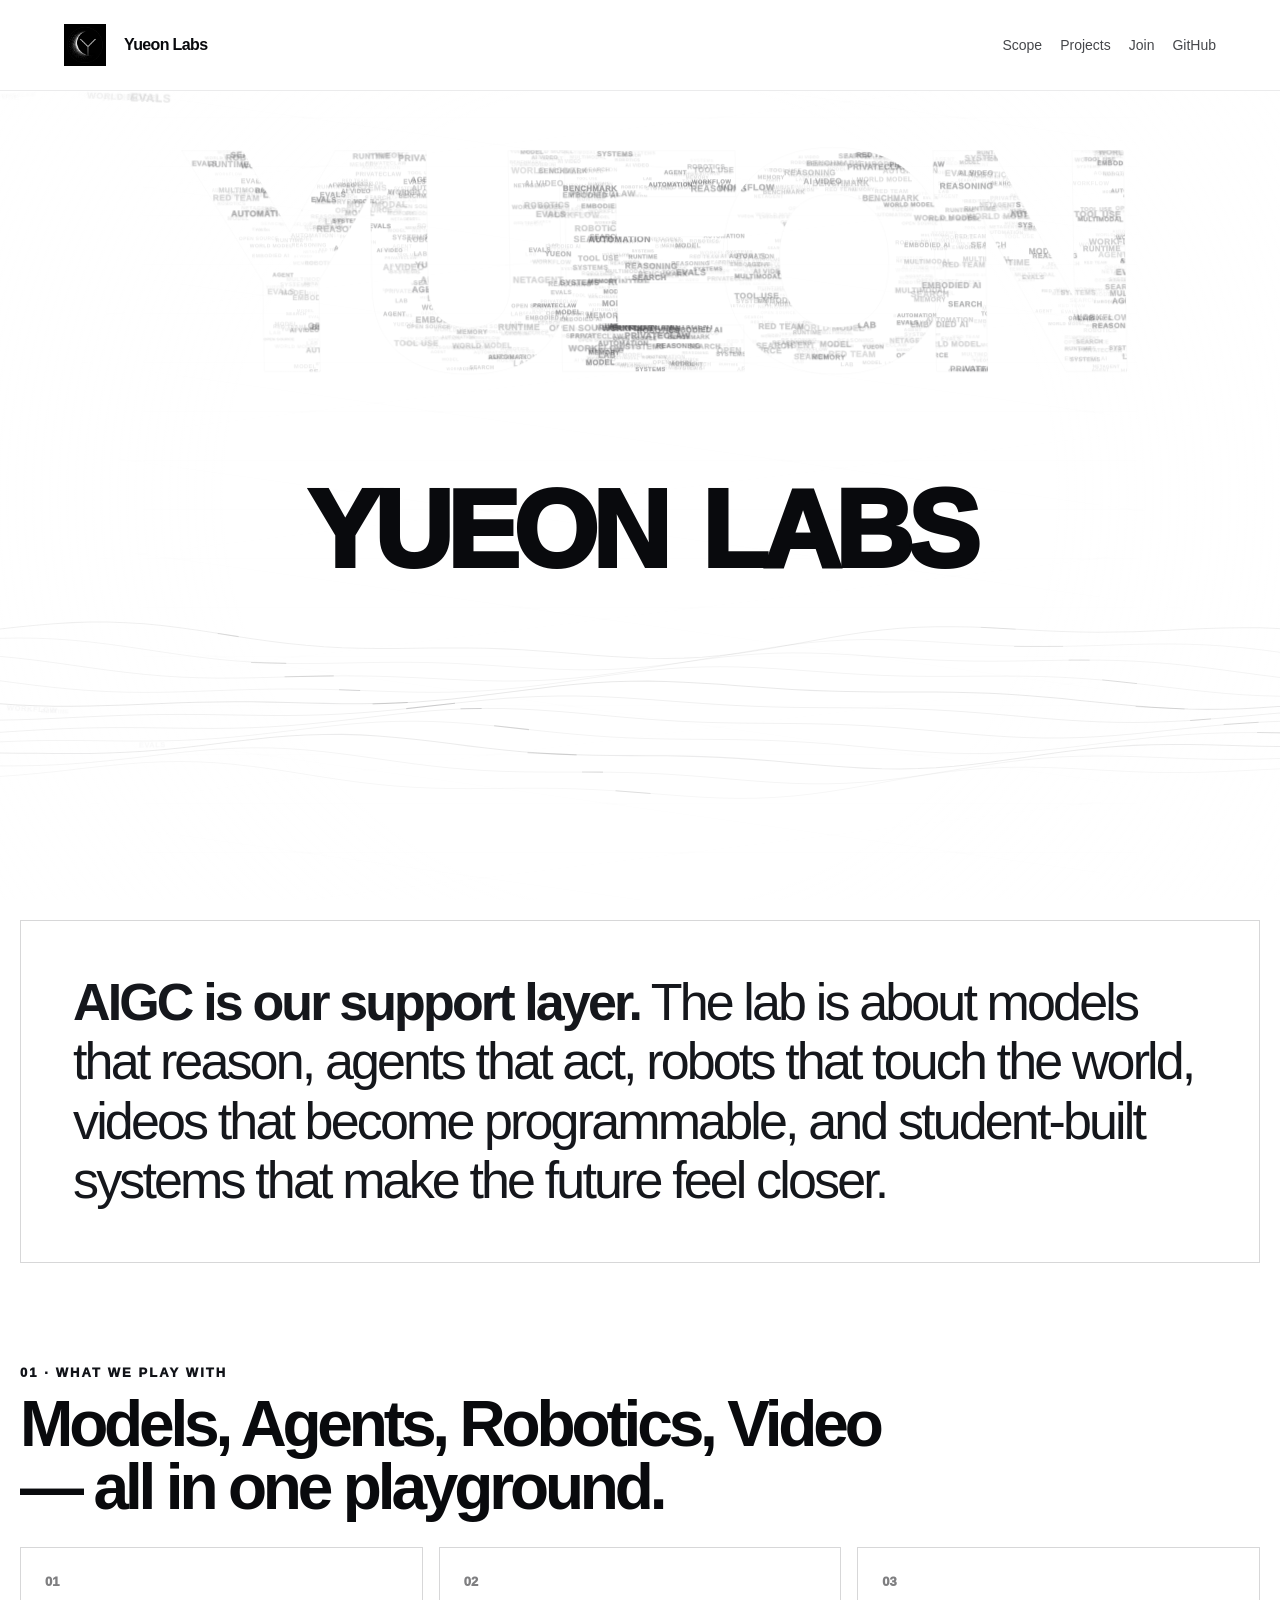
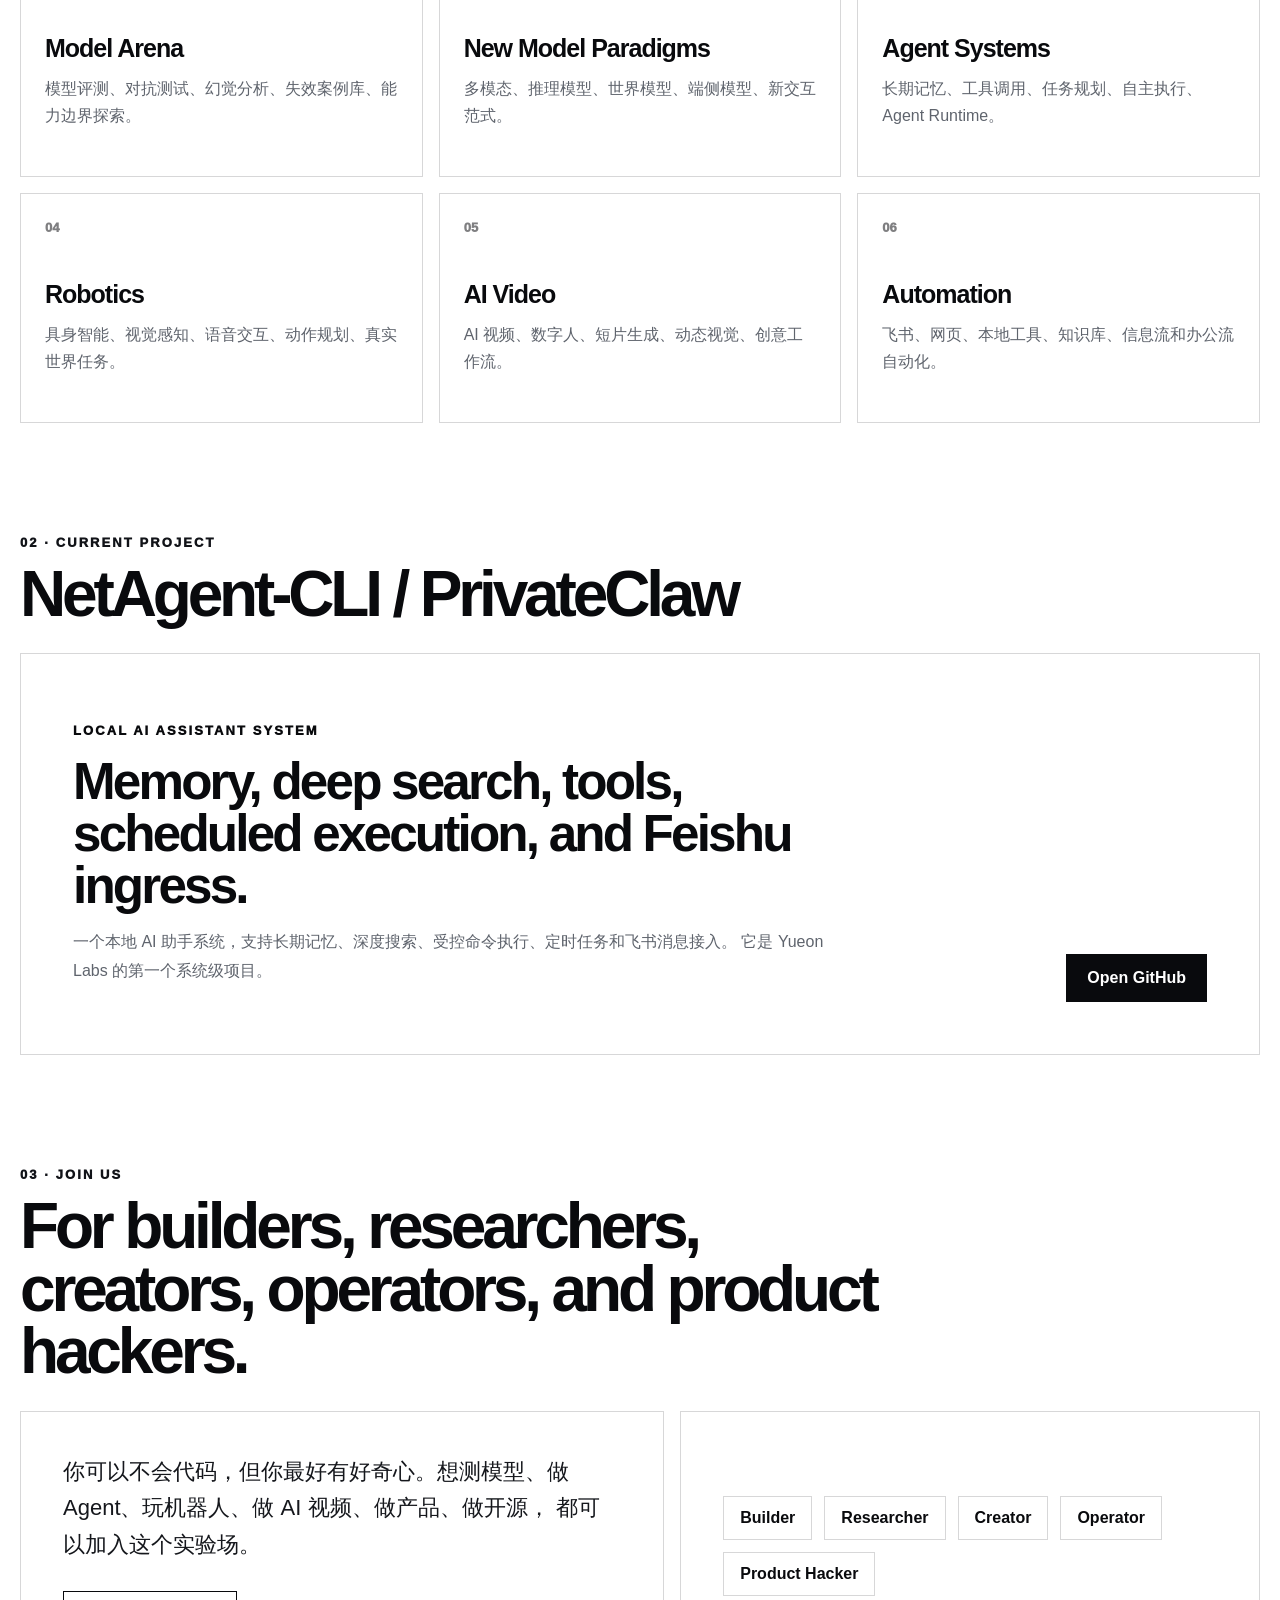
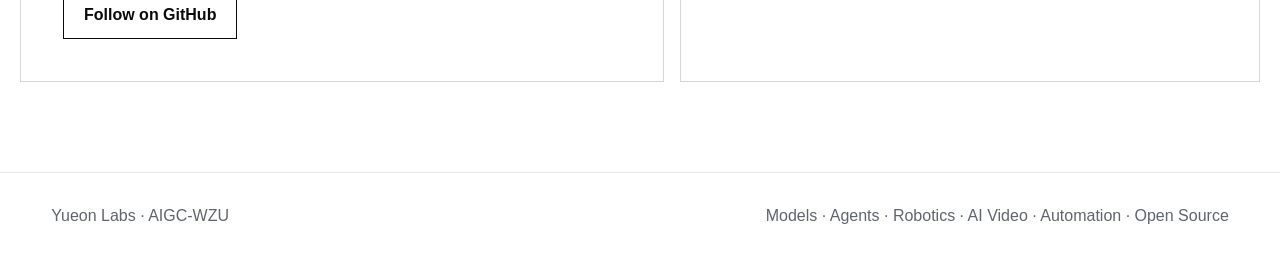
==== index.html @ d6c1c9c6 "Publish Yueon Labs website" ====
<!doctype html>
<html lang="en">
<head>
  <meta charset="UTF-8" />
  <meta name="viewport" content="width=device-width, initial-scale=1.0" />
  <title>Yueon Labs · AIGC-WZU</title>
  <meta name="description" content="Yueon Labs / AIGC-WZU is a New Intelligence Lab from Wenzhou University AIGC Club." />
  <meta name="theme-color" content="#ffffff" />
  <link rel="icon" type="image/png" href="./assets/favicon.png" />
  <link rel="stylesheet" href="./styles.css" />
</head>
<body>
  <div class="cursor-glow" id="cursorGlow"></div>
  <div class="noise"></div>

  <header class="nav">
    <a class="brand" href="#top" aria-label="Yueon Labs home">
      <img class="brand-logo" src="./assets/yueon-mark-256.webp" alt="Yueon Labs" width="42" height="42" decoding="async" />
      <span>Yueon Labs</span>
    </a>
    <nav class="nav-links" aria-label="Main navigation">
      <a href="#scope">Scope</a>
      <a href="#projects">Projects</a>
      <a href="#join">Join</a>
      <a href="https://github.com/Yueon-Labs" target="_blank" rel="noreferrer">GitHub</a>
    </nav>
  </header>

  <main id="top">
    <section class="hero section-shell">
      <div id="tencentField" aria-hidden="true">
        <canvas class="micro-word-canvas" id="microWordCanvas"></canvas>
        <div class="flow-lines"></div>
        <div class="bottom-flow" id="bottomFlow"></div>
        <div id="ambientWords"></div>
      </div>
      <div class="hero-center">
        <h1>Yueon Labs</h1>
      </div>
    </section>

    <section class="section-shell manifesto">
      <p>
        <strong>AIGC is our support layer.</strong>
        The lab is about models that reason, agents that act, robots that touch the world,
        videos that become programmable, and student-built systems that make the future feel closer.
      </p>
    </section>

    <section class="section-shell" id="scope">
      <div class="section-heading">
        <span>01 · What we play with</span>
        <h2>Models, Agents, Robotics, Video — all in one playground.</h2>
      </div>
      <div class="grid cards-grid">
        <article class="scope-card">
          <span>01</span>
          <h3>Model Arena</h3>
          <p>模型评测、对抗测试、幻觉分析、失效案例库、能力边界探索。</p>
        </article>
        <article class="scope-card">
          <span>02</span>
          <h3>New Model Paradigms</h3>
          <p>多模态、推理模型、世界模型、端侧模型、新交互范式。</p>
        </article>
        <article class="scope-card">
          <span>03</span>
          <h3>Agent Systems</h3>
          <p>长期记忆、工具调用、任务规划、自主执行、Agent Runtime。</p>
        </article>
        <article class="scope-card">
          <span>04</span>
          <h3>Robotics</h3>
          <p>具身智能、视觉感知、语音交互、动作规划、真实世界任务。</p>
        </article>
        <article class="scope-card">
          <span>05</span>
          <h3>AI Video</h3>
          <p>AI 视频、数字人、短片生成、动态视觉、创意工作流。</p>
        </article>
        <article class="scope-card">
          <span>06</span>
          <h3>Automation</h3>
          <p>飞书、网页、本地工具、知识库、信息流和办公流自动化。</p>
        </article>
      </div>
    </section>

    <section class="section-shell project-section" id="projects">
      <div class="section-heading">
        <span>02 · Current project</span>
        <h2>NetAgent-CLI / PrivateClaw</h2>
      </div>
      <div class="project-card">
        <div>
          <p class="project-label">Local AI Assistant System</p>
          <h3>Memory, deep search, tools, scheduled execution, and Feishu ingress.</h3>
          <p>
            一个本地 AI 助手系统，支持长期记忆、深度搜索、受控命令执行、定时任务和飞书消息接入。
            它是 Yueon Labs 的第一个系统级项目。
          </p>
        </div>
        <a class="btn btn-primary" href="https://github.com/Yueon-Labs/NetAgent-CLI" target="_blank" rel="noreferrer">Open GitHub</a>
      </div>
    </section>

    <section class="section-shell join-section" id="join">
      <div class="section-heading">
        <span>03 · Join us</span>
        <h2>For builders, researchers, creators, operators, and product hackers.</h2>
      </div>
      <div class="join-grid">
        <div class="join-copy">
          <p>
            你可以不会代码，但你最好有好奇心。想测模型、做 Agent、玩机器人、做 AI 视频、做产品、做开源，
            都可以加入这个实验场。
          </p>
          <a class="btn btn-secondary" href="https://github.com/Yueon-Labs" target="_blank" rel="noreferrer">Follow on GitHub</a>
        </div>
        <div class="roles">
          <span>Builder</span>
          <span>Researcher</span>
          <span>Creator</span>
          <span>Operator</span>
          <span>Product Hacker</span>
        </div>
      </div>
    </section>
  </main>

  <footer class="footer">
    <span>Yueon Labs · AIGC-WZU</span>
    <span>Models · Agents · Robotics · AI Video · Automation · Open Source</span>
  </footer>

  <script src="./script.js" defer></script>
</body>
</html>
---- styles.css ----
:root {
  color-scheme: light;
  --bg: #fff;
  --ink: #090a0d;
  --muted: #777b84;
  --line: rgba(9,10,13,.16);
  --soft: rgba(9,10,13,.055);
  --radius: 0px;
}

* { box-sizing: border-box; }
html { scroll-behavior: smooth; }
body {
  margin: 0;
  font-family: -apple-system, BlinkMacSystemFont, "Segoe UI", "PingFang SC", "Hiragino Sans GB", "Microsoft YaHei", "Noto Sans SC", Arial, sans-serif;
  background: var(--bg);
  color: var(--ink);
  overflow-x: hidden;
}

body::before {
  content: "";
  position: fixed;
  inset: 0;
  pointer-events: none;
  background-image:
    linear-gradient(rgba(9,10,13,.018) 1px, transparent 1px),
    linear-gradient(90deg, rgba(9,10,13,.018) 1px, transparent 1px);
  background-size: 72px 72px;
  opacity: .24;
}

.noise {
  position: fixed;
  inset: 0;
  opacity: .055;
  pointer-events: none;
  background-image: url("data:image/svg+xml,%3Csvg viewBox='0 0 240 240' xmlns='http://www.w3.org/2000/svg'%3E%3Cfilter id='n'%3E%3CfeTurbulence type='fractalNoise' baseFrequency='.9' numOctaves='3' stitchTiles='stitch'/%3E%3C/filter%3E%3Crect width='100%25' height='100%25' filter='url(%23n)' opacity='.65'/%3E%3C/svg%3E");
}

.cursor-glow { display: none; }
a { color: inherit; text-decoration: none; }

.nav {
  position: fixed;
  top: 0;
  left: 0;
  right: 0;
  z-index: 10;
  display: flex;
  align-items: center;
  justify-content: space-between;
  padding: 24px clamp(24px, 5vw, 86px);
  background: rgba(255,255,255,.78);
  backdrop-filter: blur(18px);
  border-bottom: 1px solid rgba(9,10,13,.08);
}
.brand, .nav-links { display: flex; align-items: center; gap: 18px; }
.brand { font-weight: 900; letter-spacing: -.04em; }
.brand-logo {
  width: 42px;
  height: 42px;
  object-fit: cover;
  display: block;
  filter: none;
}
.nav-links { color: #111318; font-size: 14px; }
.nav-links a { opacity: .78; }
.nav-links a:hover { opacity: 1; }

.section-shell {
  width: min(1280px, calc(100vw - 40px));
  margin: 0 auto;
  position: relative;
  z-index: 1;
}

.hero {
  width: 100%;
  min-height: 100vh;
  display: grid;
  place-items: center;
  overflow: hidden;
}

#tencentField {
  position: absolute;
  inset: 0;
  z-index: auto;
  overflow: hidden;
  background: #fff;
}
.micro-word-canvas {
  position: absolute;
  inset: -2vh -6vw auto -6vw;
  width: 112vw;
  height: 70vh;
  min-height: 560px;
  opacity: .94;
  will-change: transform;
}
.ambient-word {
  position: absolute;
  left: 0;
  top: 0;
  color: rgba(9,10,13,.3);
  font-size: var(--fs, 10px);
  font-weight: 800;
  letter-spacing: .06em;
  text-transform: uppercase;
  white-space: nowrap;
  transform: translate3d(-999px, -999px, 0);
  will-change: transform, opacity;
  pointer-events: none;
}
.ambient-word.strong { color: rgba(9,10,13,.46); font-weight: 950; }


.flow-lines {
  position: absolute;
  inset: 0;
  opacity: .32;
  pointer-events: none;
  background:
    repeating-linear-gradient(
      0deg,
      transparent 0 46px,
      rgba(9,10,13,.024) 47px,
      transparent 49px
    );
  mask-image: linear-gradient(90deg, transparent, black 16%, black 84%, transparent);
  transform: translate3d(0, 0, 0);
  animation: flowDrift 18s linear infinite;
}
.flow-lines::before,
.flow-lines::after {
  content: "";
  position: absolute;
  inset: 0;
  background: repeating-linear-gradient(
    8deg,
    transparent 0 88px,
    rgba(9,10,13,.02) 89px,
    transparent 91px
  );
}
.flow-lines::after {
  background: repeating-linear-gradient(
    -7deg,
    transparent 0 118px,
    rgba(9,10,13,.016) 119px,
    transparent 121px
  );
  animation: flowDriftReverse 24s linear infinite;
}
@keyframes flowDrift {
  from { background-position: 0 0; transform: translate3d(-2%, 0, 0); }
  to { background-position: 0 240px; transform: translate3d(2%, 0, 0); }
}
@keyframes flowDriftReverse {
  from { background-position: 0 0; transform: translate3d(2%, 0, 0); }
  to { background-position: 0 -260px; transform: translate3d(-2%, 0, 0); }
}

.bottom-flow {
  position: absolute;
  left: 0;
  right: 0;
  bottom: 0;
  z-index: 2;
  height: 44vh;
  pointer-events: none;
  overflow: hidden;
  opacity: 1;
  mask-image: linear-gradient(180deg, transparent 0%, black 18%, black 92%, transparent 100%);
}
.bottom-flow::before {
  content: none;
}
.bottom-flow-canvas {
  position: absolute;
  inset: 0;
  width: 100%;
  height: 100%;
  opacity: 1;
}
.flow-word {
  position: absolute;
  left: 0;
  top: 0;
  color: rgba(9,10,13,.22);
  font-size: var(--fs, 9px);
  font-weight: 850;
  letter-spacing: .08em;
  text-transform: uppercase;
  white-space: nowrap;
  transform: translate3d(-999px,-999px,0);
  will-change: transform, opacity;
}
.flow-word.strong { color: rgba(9,10,13,.42); font-weight: 950; }
.flow-thread {
  position: absolute;
  height: 1px;
  background: linear-gradient(90deg, transparent, rgba(9,10,13,.11), transparent);
  transform-origin: center;
  opacity: .26;
}
@keyframes bottomCurrent {
  from { background-position: 0 0, 0 0; transform: translate3d(-1.5%, 0, 0); }
  to { background-position: 0 180px, 0 -220px; transform: translate3d(1.5%, 0, 0); }
}

.hero::after {
  content: "";
  position: absolute;
  inset: 0;
  z-index: 1;
  pointer-events: none;
  background:
    radial-gradient(circle at 50% 55%, rgba(255,255,255,.18) 0 10rem, rgba(255,255,255,.18) 26rem, transparent 100%);
}
.hero-center {
  position: relative;
  z-index: 2;
  text-align: center;
  transform: translateY(9vh);
}
h1 {
  margin: 0;
  font-size: clamp(54px, 8.5vw, 128px);
  line-height: .86;
  letter-spacing: -.055em;
  word-spacing: .12em;
  font-weight: 950;
  color: var(--ink);
  text-transform: uppercase;
}

.btn {
  display: inline-flex;
  align-items: center;
  justify-content: center;
  min-height: 48px;
  padding: 0 20px;
  font-weight: 800;
  border: 1px solid var(--ink);
  background: transparent;
  color: var(--ink);
  transition: background .2s ease, color .2s ease;
}
.btn:hover { background: var(--ink); color: var(--bg); }
.btn-primary { background: var(--ink); color: var(--bg); }
.btn-secondary { background: transparent; color: var(--ink); }

.manifesto { padding: 20px 0 100px; }
.manifesto p {
  margin: 0;
  padding: clamp(26px, 5vw, 52px);
  border: 1px solid var(--line);
  background: rgba(255,255,255,.38);
  color: #15171c;
  font-size: clamp(24px, 4.2vw, 52px);
  line-height: 1.14;
  letter-spacing: -.055em;
}
.section-heading { margin: 0 0 28px; }
.section-heading span { color: #111318; font-size: 13px; font-weight: 950; letter-spacing: .16em; text-transform: uppercase; }
.section-heading h2 {
  max-width: 860px;
  margin: 12px 0 0;
  font-size: clamp(34px, 5vw, 68px);
  line-height: .98;
  letter-spacing: -.065em;
}
.grid { display: grid; }
.cards-grid { grid-template-columns: repeat(3, 1fr); gap: 16px; padding-bottom: 110px; }
.scope-card, .project-card, .join-copy, .roles {
  border: 1px solid var(--line);
  background: rgba(255,255,255,.32);
}
.scope-card { min-height: 230px; padding: 24px; transition: border-color .2s ease, background .2s ease; }
.scope-card:hover { border-color: rgba(9,10,13,.55); background: rgba(255,255,255,.55); }
.scope-card span { color: rgba(9,10,13,.52); font-size: 13px; font-weight: 950; }
.scope-card h3 { margin: 44px 0 12px; font-size: 25px; letter-spacing: -.04em; }
.scope-card p { margin: 0; color: #5f646d; line-height: 1.7; }
.project-section { padding-bottom: 110px; }
.project-card {
  display: flex; align-items: flex-end; justify-content: space-between; gap: 28px;
  padding: clamp(26px, 5vw, 52px);
  background: rgba(255,255,255,.42);
}
.project-label { color: var(--ink) !important; font-size: 13px; font-weight: 950; letter-spacing: .16em; text-transform: uppercase; }
.project-card h3 { margin: 0; max-width: 780px; font-size: clamp(28px, 4vw, 52px); line-height: 1.02; letter-spacing: -.055em; }
.project-card p { color: #5f646d; line-height: 1.8; max-width: 760px; }
.join-section { padding-bottom: 90px; }
.join-grid { display: grid; grid-template-columns: 1fr .9fr; gap: 16px; }
.join-copy, .roles { padding: clamp(26px, 4vw, 42px); }
.join-copy p { color: #15171c; font-size: 22px; line-height: 1.65; margin: 0 0 28px; }
.roles { display: flex; flex-wrap: wrap; align-content: center; gap: 12px; }
.roles span {
  border: 1px solid rgba(9,10,13,.16);
  background: rgba(255,255,255,.38);
  padding: 12px 16px;
  font-weight: 850;
}
.footer {
  position: relative; z-index: 1;
  display: flex; justify-content: space-between; gap: 20px; flex-wrap: wrap;
  color: #5f646d;
  padding: 34px clamp(20px, 4vw, 72px);
  border-top: 1px solid rgba(9,10,13,.1);
}

@media (max-width: 980px) {
  .cards-grid { grid-template-columns: repeat(2, 1fr); }
  .join-grid, .project-card { grid-template-columns: 1fr; display: grid; }
}
@media (max-width: 640px) {
  .nav-links { display: none; }
  .cards-grid { grid-template-columns: 1fr; }
  h1 { font-size: clamp(42px, 14vw, 74px); }
  .micro-word-canvas { width: 160vw; left: -30vw; }
}

@media (prefers-reduced-motion: reduce) {
  .flow-lines,
  .flow-lines::after {
    animation: none !important;
  }
  .ambient-word,
  .flow-word,
  .micro-word-canvas {
    will-change: auto;
  }
}
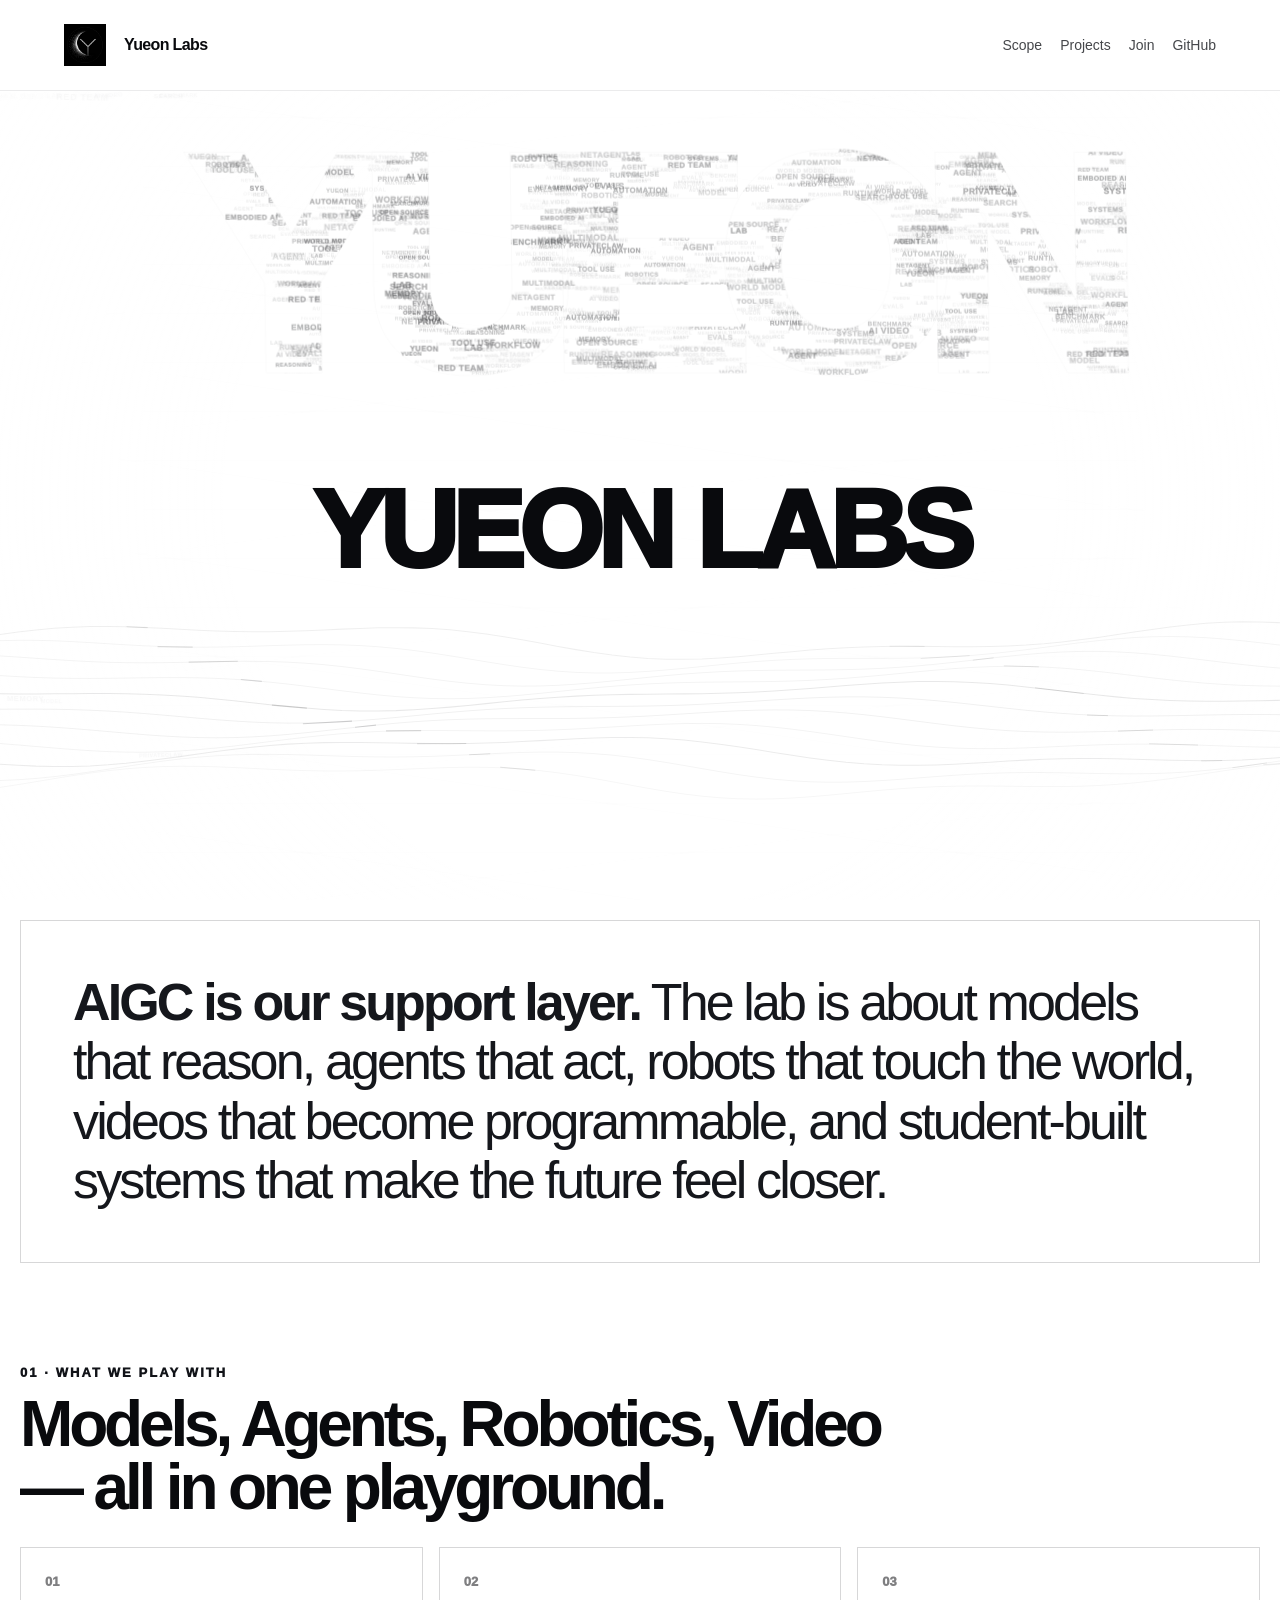
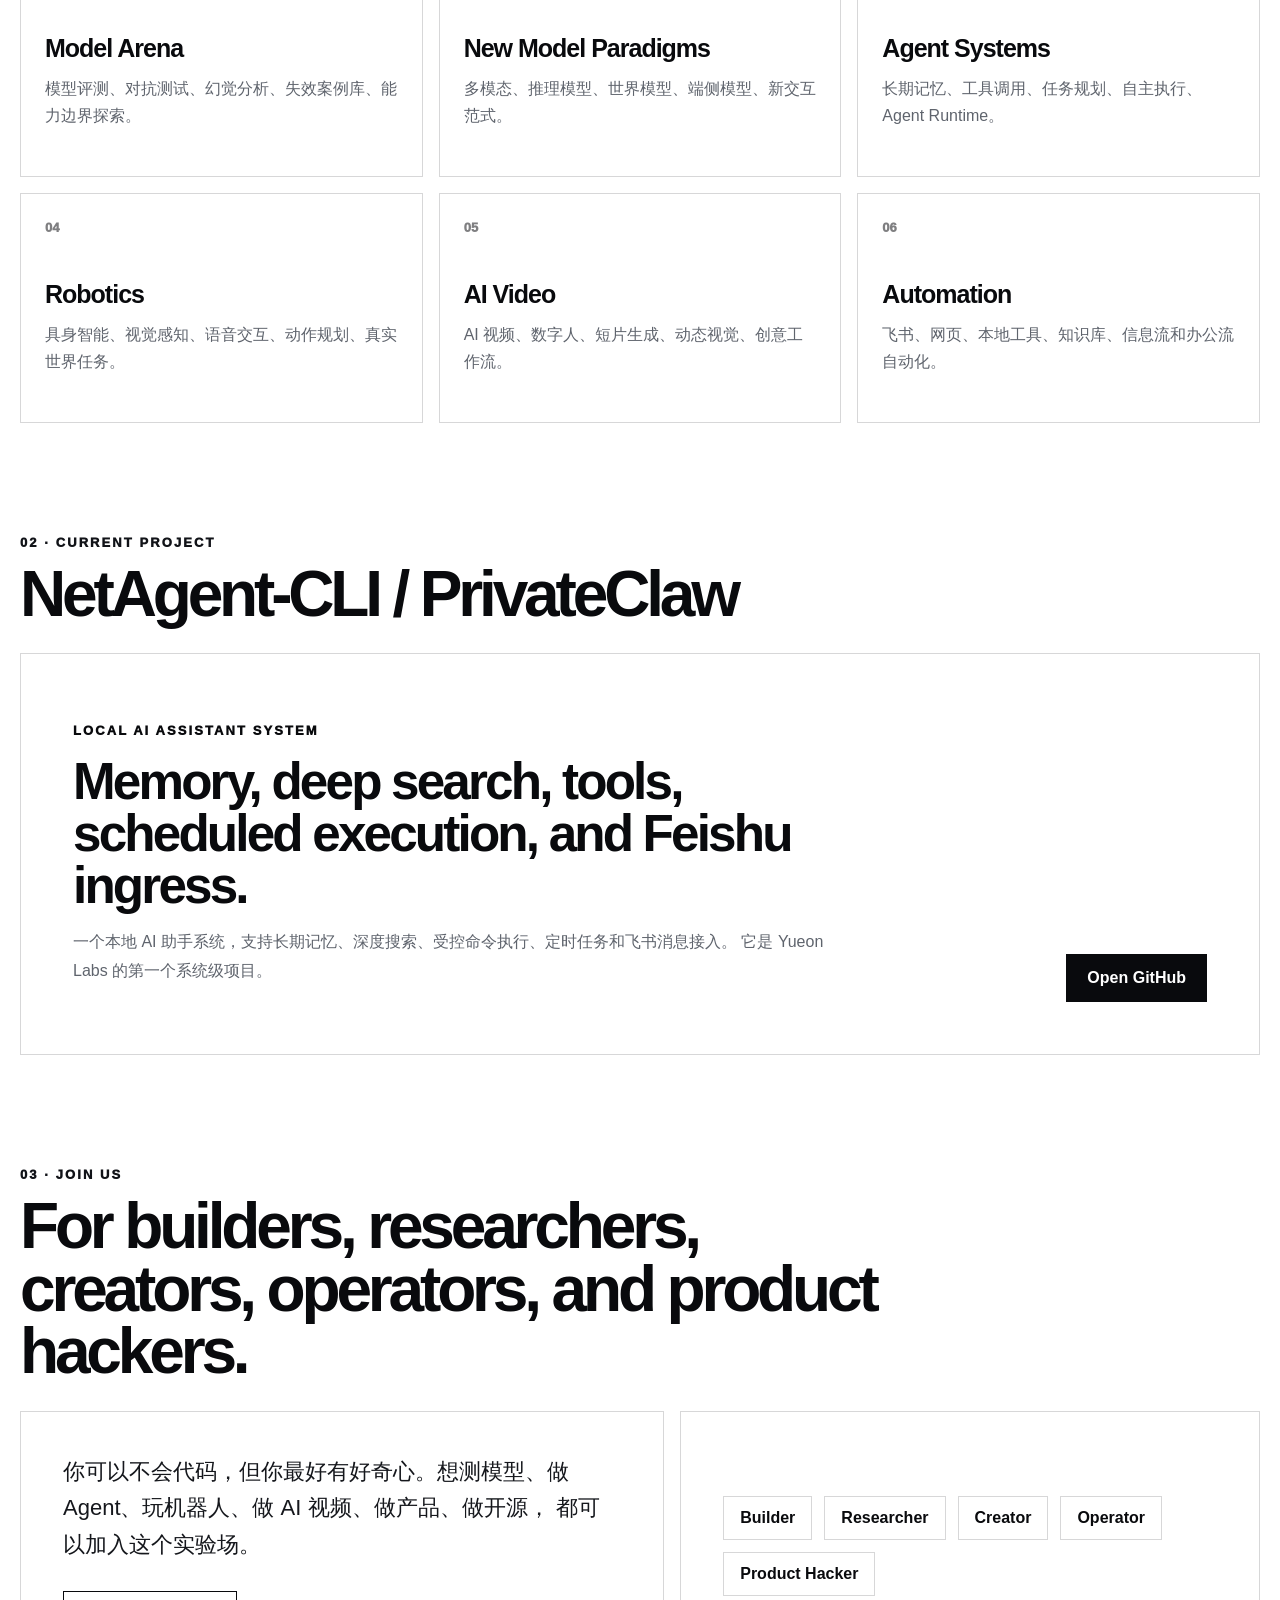
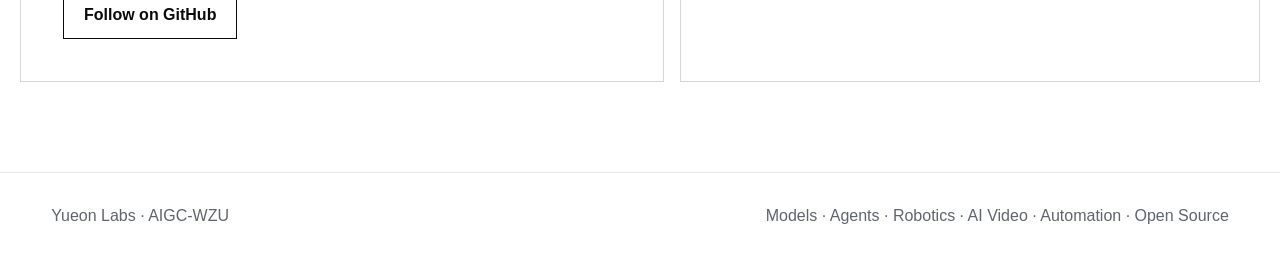
==== commit 9b5bfc57: "Refresh Yueon Labs static asset references 我是王越。为本次首页交互更新补充静态资源版本参数，避免浏览器继续使用旧的 CSS 和 JavaScript 缓存。" ====
--- a/index.html
+++ b/index.html
@@ -7,7 +7,7 @@
   <meta name="description" content="Yueon Labs / AIGC-WZU is a New Intelligence Lab from Wenzhou University AIGC Club." />
   <meta name="theme-color" content="#ffffff" />
   <link rel="icon" type="image/png" href="./assets/favicon.png" />
-  <link rel="stylesheet" href="./styles.css" />
+  <link rel="stylesheet" href="./styles.css?v=20260523-lightfield" />
 </head>
 <body>
   <div class="cursor-glow" id="cursorGlow"></div>
@@ -133,6 +133,6 @@
     <span>Models · Agents · Robotics · AI Video · Automation · Open Source</span>
   </footer>
 
-  <script src="./script.js" defer></script>
+  <script src="./script.js?v=20260523-lightfield" defer></script>
 </body>
 </html>
--- a/styles.css
+++ b/styles.css
@@ -38,7 +38,36 @@
   background-image: url("data:image/svg+xml,%3Csvg viewBox='0 0 240 240' xmlns='http://www.w3.org/2000/svg'%3E%3Cfilter id='n'%3E%3CfeTurbulence type='fractalNoise' baseFrequency='.9' numOctaves='3' stitchTiles='stitch'/%3E%3C/filter%3E%3Crect width='100%25' height='100%25' filter='url(%23n)' opacity='.65'/%3E%3C/svg%3E");
 }
 
-.cursor-glow { display: none; }
+.cursor-glow {
+  display: none;
+  position: fixed;
+  left: 0;
+  top: 0;
+  z-index: 1;
+  width: clamp(220px, 28vw, 420px);
+  height: clamp(220px, 28vw, 420px);
+  border-radius: 50%;
+  pointer-events: none;
+  opacity: 0;
+  background:
+    radial-gradient(circle at 50% 50%,
+      rgba(9,10,13,.105) 0%,
+      rgba(9,10,13,.055) 23%,
+      rgba(9,10,13,.018) 48%,
+      transparent 72%);
+  filter: blur(18px);
+  mix-blend-mode: multiply;
+  transform: translate3d(-50%, -50%, 0) scale(.92);
+  transition: opacity .35s ease;
+  will-change: transform, opacity;
+}
+.cursor-glow.is-active { opacity: .62; }
+@media (pointer: fine) and (prefers-reduced-motion: no-preference) {
+  .cursor-glow { display: block; }
+}
+@media (pointer: coarse), (prefers-reduced-motion: reduce) {
+  .cursor-glow { display: none; }
+}
 a { color: inherit; text-decoration: none; }
 
 .nav {
@@ -230,7 +259,7 @@
   font-size: clamp(54px, 8.5vw, 128px);
   line-height: .86;
   letter-spacing: -.055em;
-  word-spacing: .12em;
+  word-spacing: .02em;
   font-weight: 950;
   color: var(--ink);
   text-transform: uppercase;
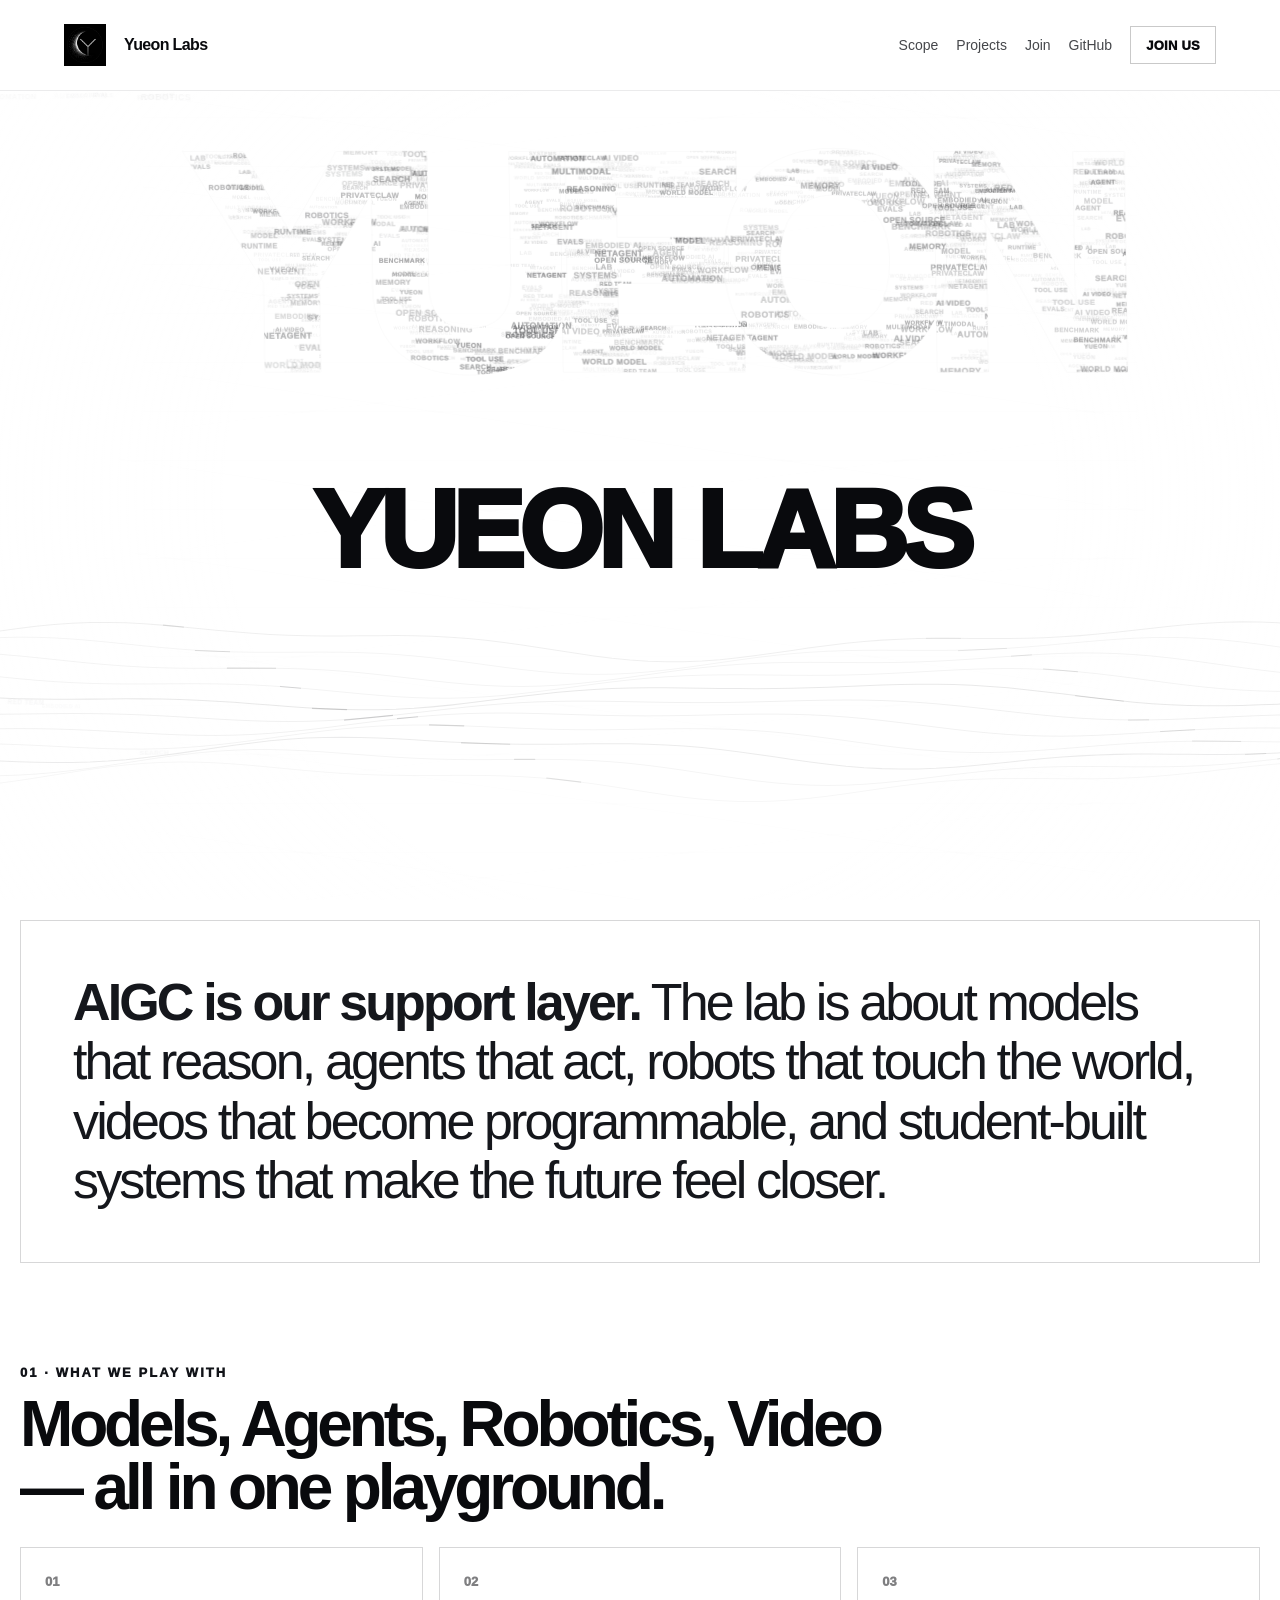
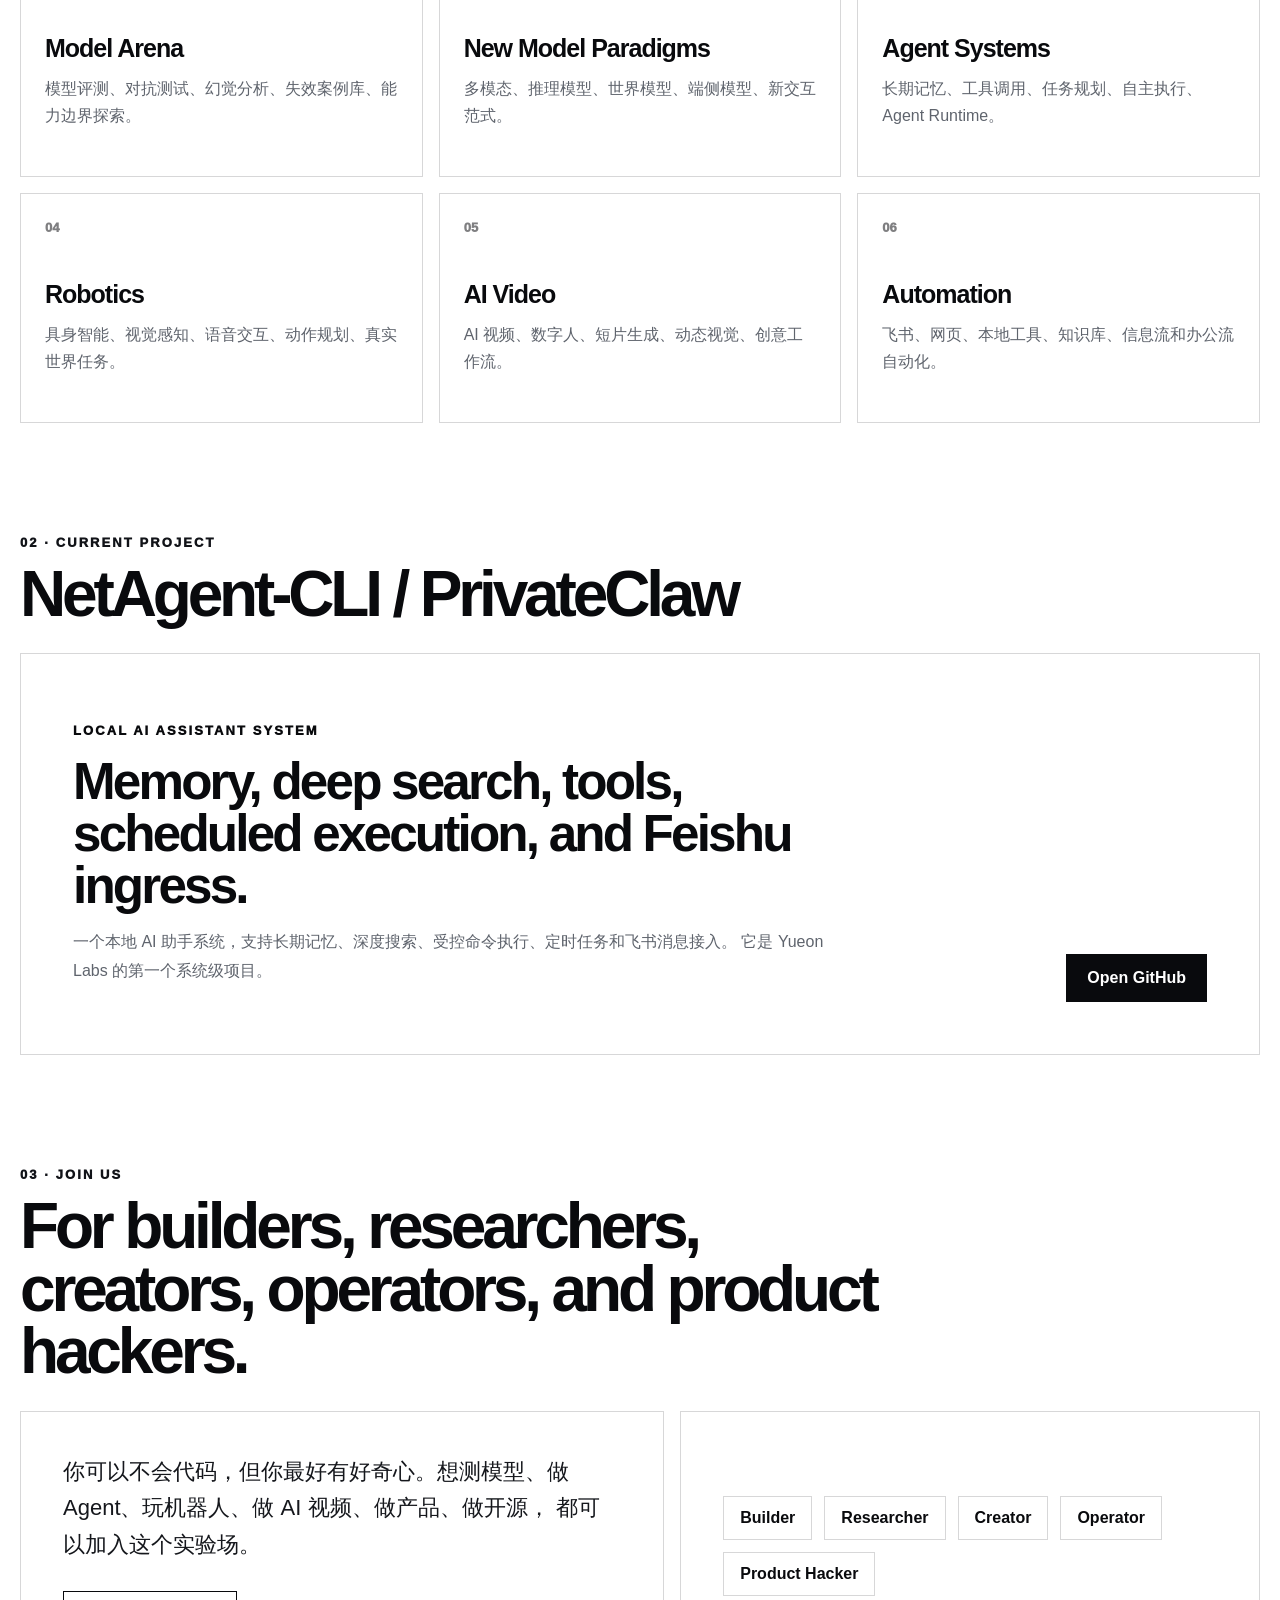
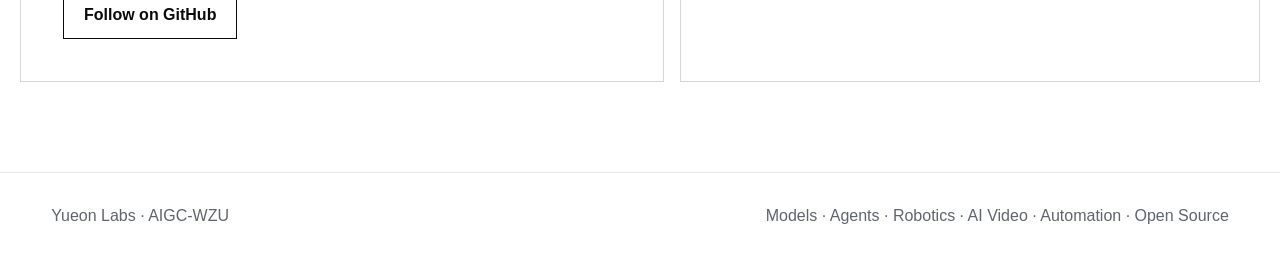
==== commit 96cfc4bc: "Add Join Us page 我是王越。这个提交新增 Join Us 独立页面和首页入口，采用黑白网格与轻量线路动效展示加入信息。QQ 群号放在正文流里，避免浮动卡片在不同视口下出现位置漂移；部署" ====
--- a/index.html
+++ b/index.html
@@ -7,7 +7,7 @@
   <meta name="description" content="Yueon Labs / AIGC-WZU is a New Intelligence Lab from Wenzhou University AIGC Club." />
   <meta name="theme-color" content="#ffffff" />
   <link rel="icon" type="image/png" href="./assets/favicon.png" />
-  <link rel="stylesheet" href="./styles.css?v=20260523-lightfield" />
+  <link rel="stylesheet" href="./styles.css?v=20260525-bw-motion" />
 </head>
 <body>
   <div class="cursor-glow" id="cursorGlow"></div>
@@ -18,12 +18,15 @@
       <img class="brand-logo" src="./assets/yueon-mark-256.webp" alt="Yueon Labs" width="42" height="42" decoding="async" />
       <span>Yueon Labs</span>
     </a>
-    <nav class="nav-links" aria-label="Main navigation">
-      <a href="#scope">Scope</a>
-      <a href="#projects">Projects</a>
-      <a href="#join">Join</a>
-      <a href="https://github.com/Yueon-Labs" target="_blank" rel="noreferrer">GitHub</a>
-    </nav>
+    <div class="nav-actions">
+      <nav class="nav-links" aria-label="Main navigation">
+        <a href="#scope">Scope</a>
+        <a href="#projects">Projects</a>
+        <a href="#join">Join</a>
+        <a href="https://github.com/Yueon-Labs" target="_blank" rel="noreferrer">GitHub</a>
+      </nav>
+      <a class="nav-join" href="./join.html">Join us</a>
+    </div>
   </header>
 
   <main id="top">
@@ -133,6 +136,6 @@
     <span>Models · Agents · Robotics · AI Video · Automation · Open Source</span>
   </footer>
 
-  <script src="./script.js?v=20260523-lightfield" defer></script>
+  <script src="./script.js?v=20260525-bw-motion" defer></script>
 </body>
 </html>
--- a/styles.css
+++ b/styles.css
@@ -84,7 +84,7 @@
   backdrop-filter: blur(18px);
   border-bottom: 1px solid rgba(9,10,13,.08);
 }
-.brand, .nav-links { display: flex; align-items: center; gap: 18px; }
+.brand, .nav-links, .nav-actions { display: flex; align-items: center; gap: 18px; }
 .brand { font-weight: 900; letter-spacing: -.04em; }
 .brand-logo {
   width: 42px;
@@ -96,6 +96,27 @@
 .nav-links { color: #111318; font-size: 14px; }
 .nav-links a { opacity: .78; }
 .nav-links a:hover { opacity: 1; }
+.nav-join {
+  display: inline-flex;
+  align-items: center;
+  justify-content: center;
+  min-height: 38px;
+  padding: 0 15px;
+  border: 1px solid rgba(9,10,13,.22);
+  background: rgba(255,255,255,.58);
+  font-size: 13px;
+  font-weight: 950;
+  letter-spacing: .02em;
+  text-transform: uppercase;
+  transition: background .2s ease, color .2s ease, border-color .2s ease, transform .2s ease;
+}
+.nav-join:hover,
+.nav-join.is-active {
+  background: var(--ink);
+  border-color: var(--ink);
+  color: var(--bg);
+  transform: translateY(-1px);
+}
 
 .section-shell {
   width: min(1280px, calc(100vw - 40px));
@@ -340,20 +361,262 @@
   border-top: 1px solid rgba(9,10,13,.1);
 }
 
+.join-page {
+  --bg: #fff;
+  --ink: #080a0c;
+  --line: rgba(8,10,12,.18);
+  background: var(--bg);
+}
+.join-page .nav {
+  background: rgba(255,255,255,.86);
+}
+.join-page .nav-join:hover,
+.join-page .nav-join.is-active {
+  transform: none;
+}
+.join-main {
+  height: 100vh;
+  overflow: hidden;
+}
+.join-hero {
+  position: relative;
+  height: 100vh;
+  min-height: 100vh;
+  overflow: hidden;
+  display: grid;
+  align-items: end;
+  padding: clamp(118px, 16vh, 168px) clamp(20px, 5vw, 86px) clamp(34px, 7vh, 72px);
+}
+.join-hero::after {
+  content: "";
+  position: absolute;
+  z-index: 1;
+  left: 0;
+  right: 0;
+  bottom: 0;
+  height: 62vh;
+  pointer-events: none;
+  background: linear-gradient(180deg, transparent 0%, rgba(255,255,255,.42) 30%, rgba(255,255,255,.84) 100%);
+}
+.join-grid-overlay {
+  position: absolute;
+  inset: 0;
+  width: 100%;
+  height: 100%;
+  pointer-events: none;
+}
+.join-grid-overlay {
+  z-index: 1;
+  opacity: .5;
+  background-image:
+    linear-gradient(rgba(8,10,12,.05) 1px, transparent 1px),
+    linear-gradient(90deg, rgba(8,10,12,.05) 1px, transparent 1px);
+  background-size: 56px 56px;
+  mask-image: linear-gradient(180deg, transparent, black 22%, black 86%, transparent);
+}
+.join-static-map {
+  position: absolute;
+  z-index: 1;
+  inset: 90px clamp(20px, 5vw, 86px) 90px;
+  pointer-events: none;
+  overflow: hidden;
+  border: 1px solid rgba(8,10,12,.14);
+  background:
+    linear-gradient(90deg, transparent 0 24%, rgba(8,10,12,.08) 24% calc(24% + 1px), transparent calc(24% + 1px) 100%),
+    linear-gradient(90deg, transparent 0 62%, rgba(8,10,12,.08) 62% calc(62% + 1px), transparent calc(62% + 1px) 100%),
+    linear-gradient(180deg, transparent 0 38%, rgba(8,10,12,.08) 38% calc(38% + 1px), transparent calc(38% + 1px) 100%);
+}
+.map-axis,
+.map-label {
+  position: absolute;
+  display: block;
+}
+.map-axis {
+  height: 1px;
+  background: rgba(8,10,12,.42);
+  transform-origin: left center;
+}
+.map-axis::after {
+  content: "";
+  position: absolute;
+  left: -72px;
+  top: -1px;
+  width: 72px;
+  height: 3px;
+  background: linear-gradient(90deg, transparent, rgba(8,10,12,.72), transparent);
+  animation: mapSignal 6.2s cubic-bezier(.45, 0, .2, 1) infinite;
+}
+.map-axis-a {
+  left: 5%;
+  top: 24%;
+  width: 54%;
+  transform: rotate(-7deg);
+}
+.map-axis-b {
+  left: 18%;
+  top: 52%;
+  width: 62%;
+  transform: rotate(6deg);
+}
+.map-axis-c {
+  left: 52%;
+  top: 16%;
+  width: 34%;
+  transform: rotate(42deg);
+}
+.map-axis-b::after { animation-delay: 1.5s; }
+.map-axis-c::after { animation-delay: 3s; }
+.map-label {
+  color: rgba(8,10,12,.46);
+  font-size: 10px;
+  font-weight: 950;
+  letter-spacing: .18em;
+  text-transform: uppercase;
+}
+.label-a { left: 6%; top: 28%; }
+.label-b { left: 50%; top: 12%; }
+.label-c { right: 5%; bottom: 18%; }
+@keyframes mapSignal {
+  0% { transform: translateX(0); opacity: 0; }
+  14% { opacity: .55; }
+  52% { opacity: .55; }
+  72%, 100% { transform: translateX(70vw); opacity: 0; }
+}
+.join-content {
+  position: relative;
+  z-index: 2;
+  width: min(980px, 100%);
+}
+.join-statement {
+  max-width: 900px;
+}
+.join-kicker {
+  margin: 0 0 18px;
+  font-size: 13px;
+  font-weight: 950;
+  letter-spacing: .16em;
+  text-transform: uppercase;
+  text-shadow: 0 0 18px rgba(255,255,255,.92), 0 0 4px rgba(255,255,255,.92);
+}
+.join-statement h1 {
+  max-width: 760px;
+  font-size: clamp(70px, 13vw, 178px);
+  line-height: .78;
+  letter-spacing: -.07em;
+}
+.join-lede {
+  max-width: 650px;
+  margin: 30px 0 0;
+  color: #282d34;
+  font-size: clamp(18px, 2vw, 24px);
+  line-height: 1.42;
+  letter-spacing: -.025em;
+  text-shadow: 0 0 18px rgba(255,255,255,.94), 0 0 4px rgba(255,255,255,.94);
+}
+.join-actions {
+  display: flex;
+  flex-wrap: wrap;
+  gap: 12px;
+  margin-top: 30px;
+}
+.qq-card {
+  width: min(640px, 100%);
+  margin-top: 28px;
+  display: grid;
+  grid-template-columns: minmax(98px, auto) minmax(0, 1fr) auto;
+  align-items: center;
+  gap: clamp(14px, 2vw, 24px);
+  border-top: 1px solid rgba(8,10,12,.26);
+  border-bottom: 1px solid rgba(8,10,12,.26);
+  background: rgba(255,255,255,.62);
+  padding: 18px 0;
+}
+.qq-label {
+  display: block;
+  color: #2f363d;
+  font-size: 12px;
+  font-weight: 950;
+  letter-spacing: .18em;
+  text-transform: uppercase;
+}
+.qq-card strong {
+  display: block;
+  margin: 0;
+  font-size: clamp(32px, 4vw, 48px);
+  line-height: 1;
+  letter-spacing: -.045em;
+}
+.qq-copy {
+  min-width: 156px;
+}
+.join-radar {
+  position: absolute;
+  z-index: 2;
+  left: clamp(20px, 5vw, 86px);
+  right: clamp(20px, 5vw, 86px);
+  bottom: 18px;
+  display: flex;
+  justify-content: space-between;
+  gap: 16px;
+  color: rgba(8,10,12,.58);
+  font-size: 11px;
+  font-weight: 900;
+  letter-spacing: .18em;
+  text-transform: uppercase;
+}
+
 @media (max-width: 980px) {
   .cards-grid { grid-template-columns: repeat(2, 1fr); }
   .join-grid, .project-card { grid-template-columns: 1fr; display: grid; }
+  .join-content { grid-template-columns: 1fr; }
+  .qq-card { max-width: none; }
 }
 @media (max-width: 640px) {
   .nav-links { display: none; }
+  .nav { padding: 18px 20px; }
+  .brand { gap: 10px; }
+  .brand-logo { width: 34px; height: 34px; }
+  .brand span { font-size: 14px; }
+  .nav-join { min-height: 34px; padding: 0 12px; font-size: 11px; }
   .cards-grid { grid-template-columns: 1fr; }
   h1 { font-size: clamp(42px, 14vw, 74px); }
   .micro-word-canvas { width: 160vw; left: -30vw; }
+  .join-main { height: 100svh; }
+  .join-hero { height: 100svh; min-height: 100svh; padding: 104px 20px 72px; }
+  .join-hero::after { height: 78vh; }
+  .join-static-map {
+    inset: 72px 20px 52px;
+  }
+  .map-axis-a { width: 78%; }
+  .map-axis-b { left: 8%; width: 76%; }
+  .map-axis-c { left: 46%; width: 44%; }
+  .join-statement h1 { font-size: clamp(62px, 21vw, 100px); }
+  .join-lede { font-size: 17px; line-height: 1.5; }
+  .qq-card {
+    grid-template-columns: 1fr;
+    gap: 12px;
+    margin-top: 24px;
+    padding: 16px 0;
+  }
+  .qq-copy {
+    width: 100%;
+    min-width: 0;
+  }
+  .join-radar {
+    display: grid;
+    grid-template-columns: repeat(2, minmax(0, 1fr));
+    font-size: 9px;
+    bottom: 14px;
+  }
+  .qq-card strong { font-size: clamp(32px, 11vw, 46px); }
 }
 
 @media (prefers-reduced-motion: reduce) {
   .flow-lines,
   .flow-lines::after {
+    animation: none !important;
+  }
+  .map-axis::after {
     animation: none !important;
   }
   .ambient-word,
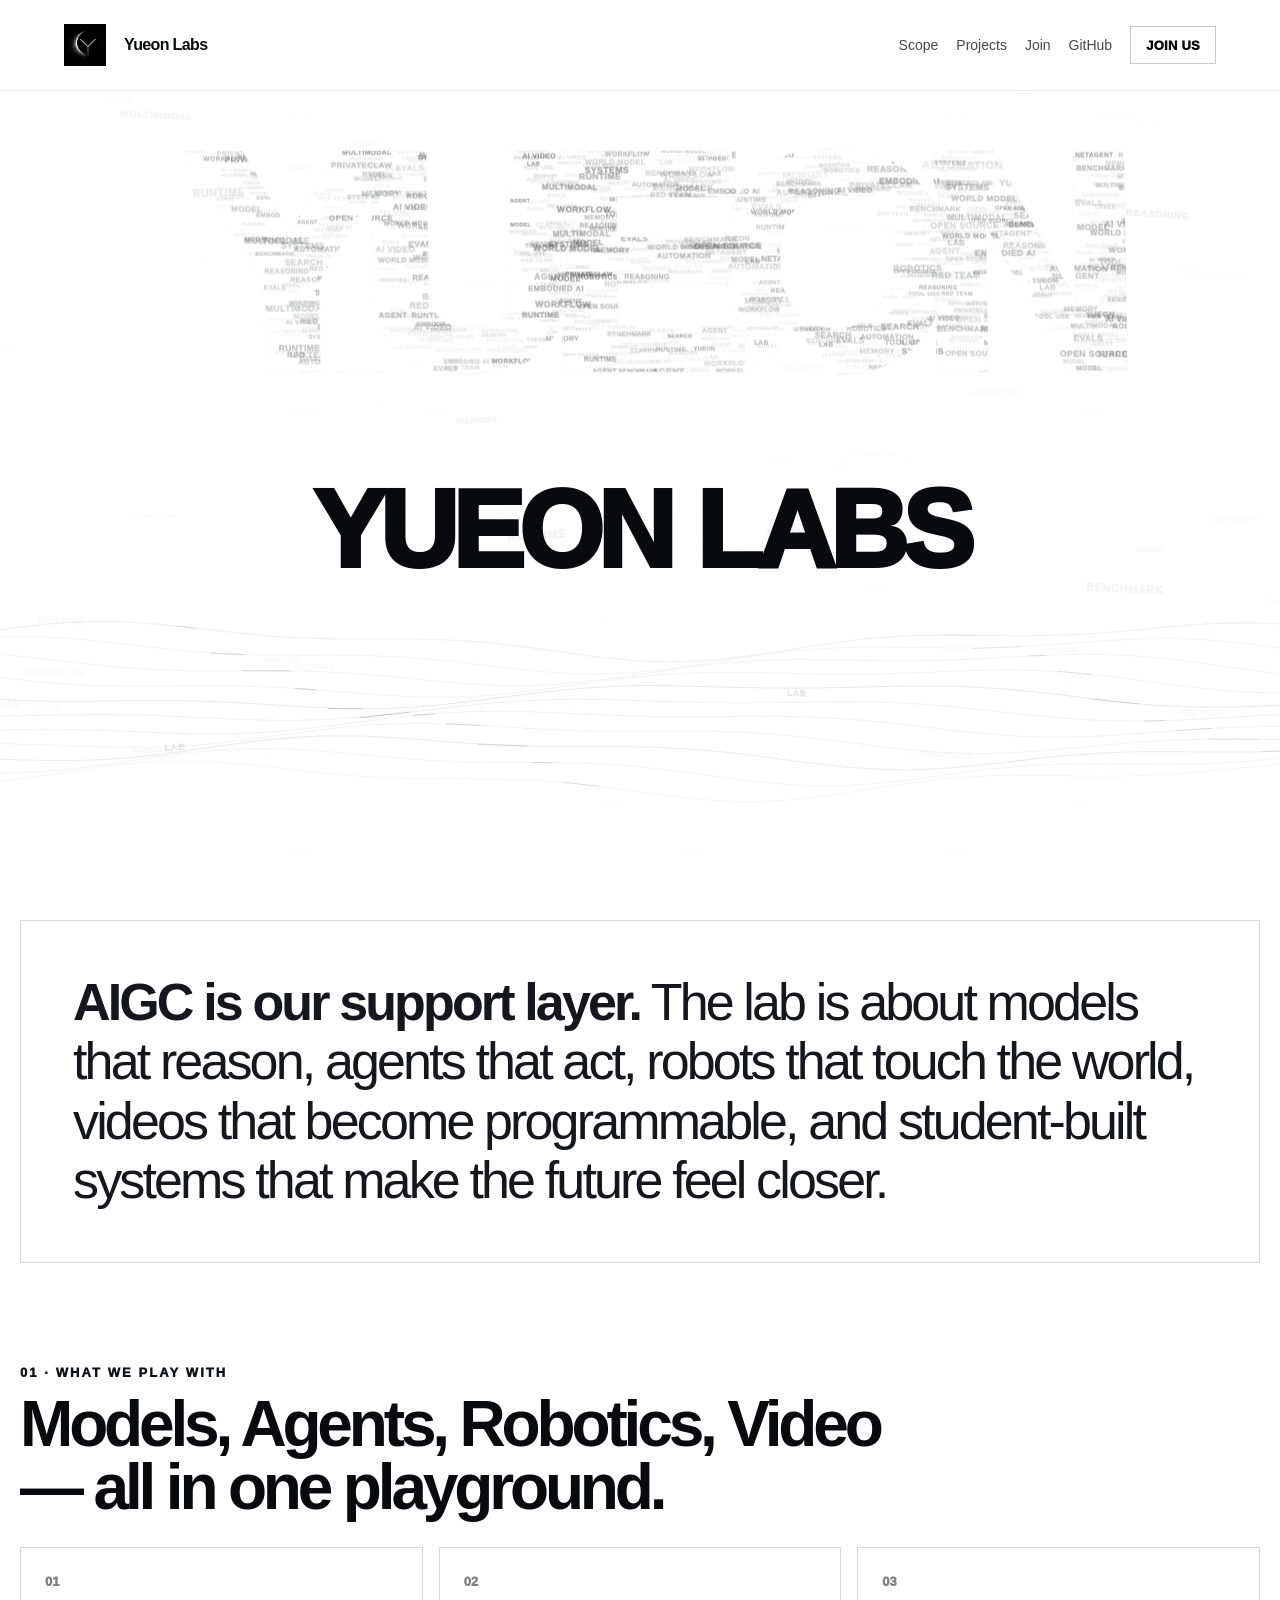
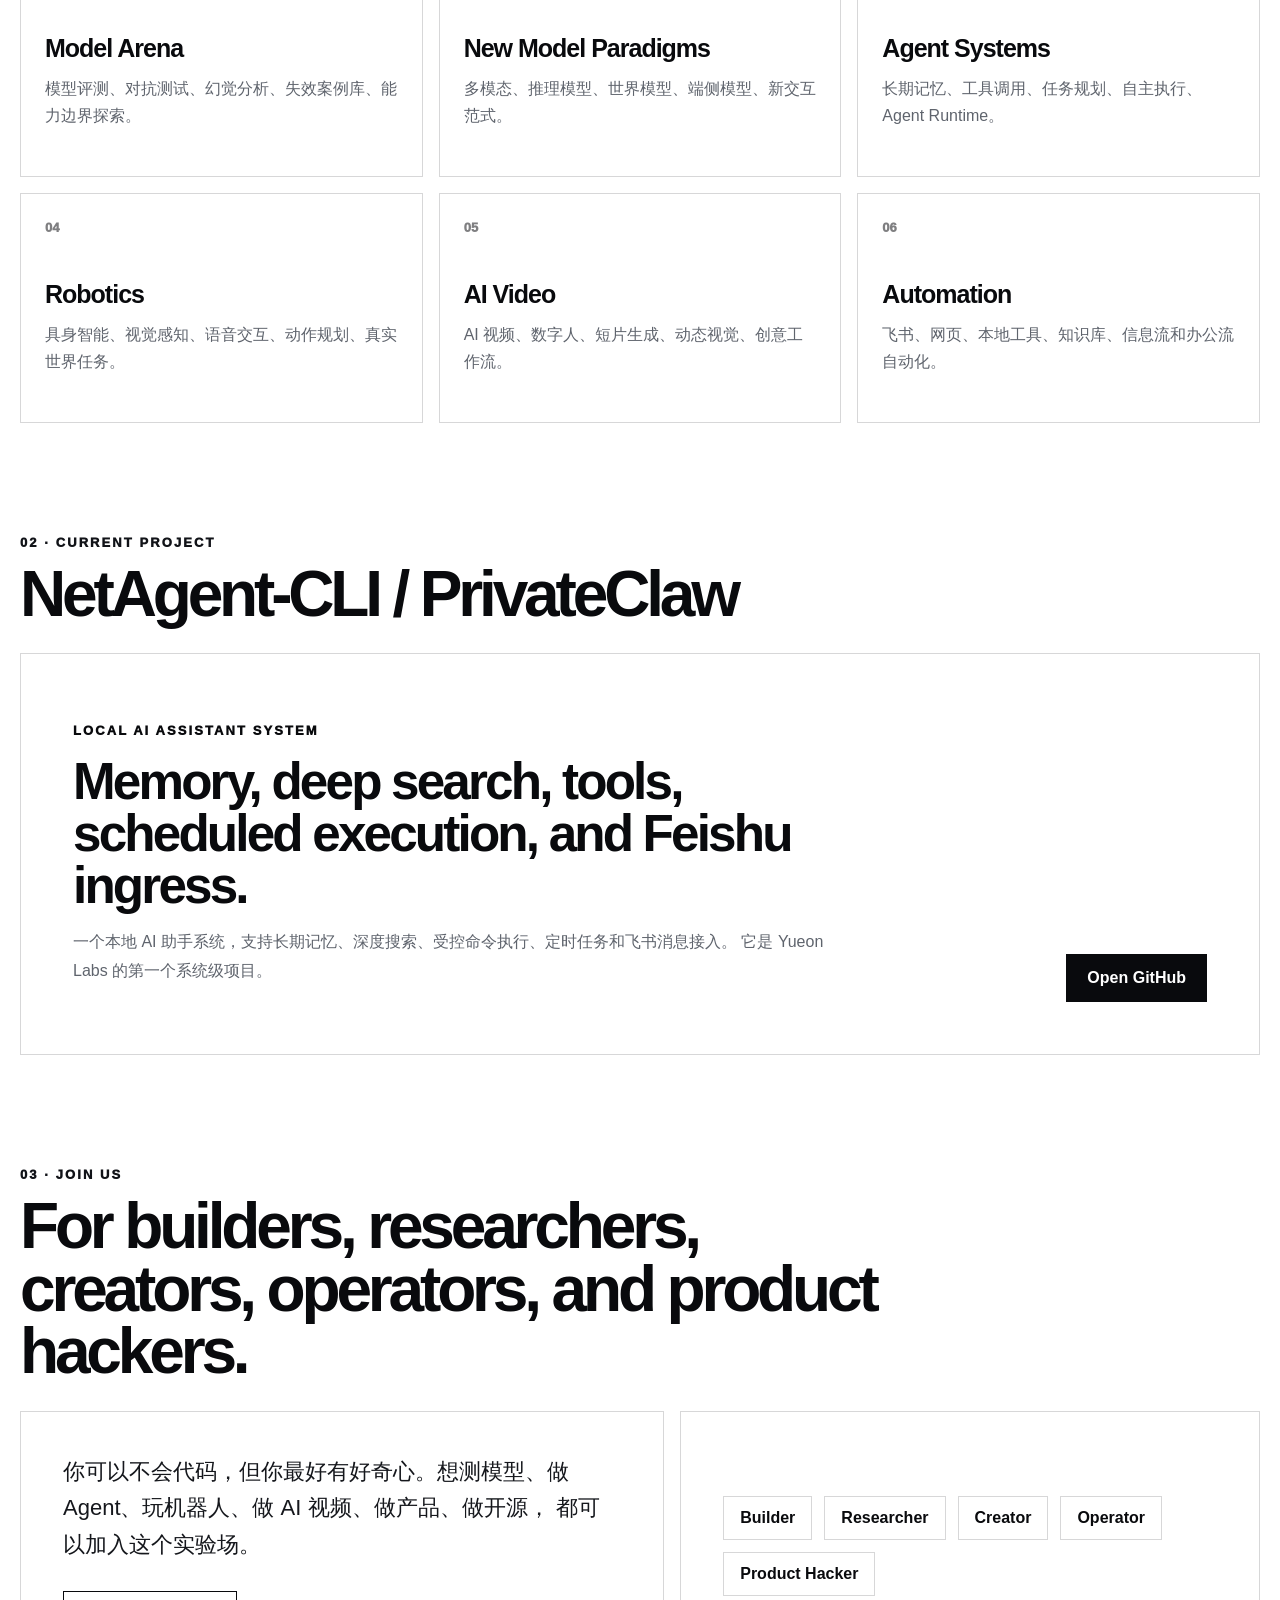
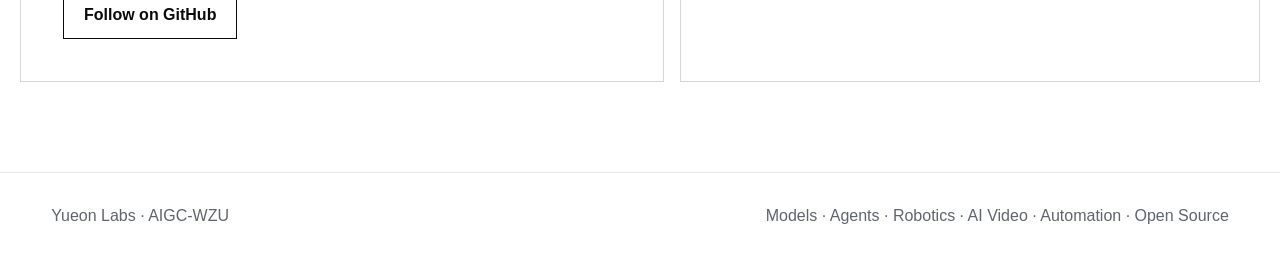
==== commit 82f572e8: "Refresh website asset cache version" ====
--- a/index.html
+++ b/index.html
@@ -7,7 +7,7 @@
   <meta name="description" content="Yueon Labs / AIGC-WZU is a New Intelligence Lab from Wenzhou University AIGC Club." />
   <meta name="theme-color" content="#ffffff" />
   <link rel="icon" type="image/png" href="./assets/favicon.png" />
-  <link rel="stylesheet" href="./styles.css?v=20260525-bw-motion" />
+  <link rel="stylesheet" href="./styles.css?v=20260528-refresh" />
 </head>
 <body>
   <div class="cursor-glow" id="cursorGlow"></div>
@@ -136,6 +136,6 @@
     <span>Models · Agents · Robotics · AI Video · Automation · Open Source</span>
   </footer>
 
-  <script src="./script.js?v=20260525-bw-motion" defer></script>
+  <script src="./script.js?v=20260528-refresh" defer></script>
 </body>
 </html>
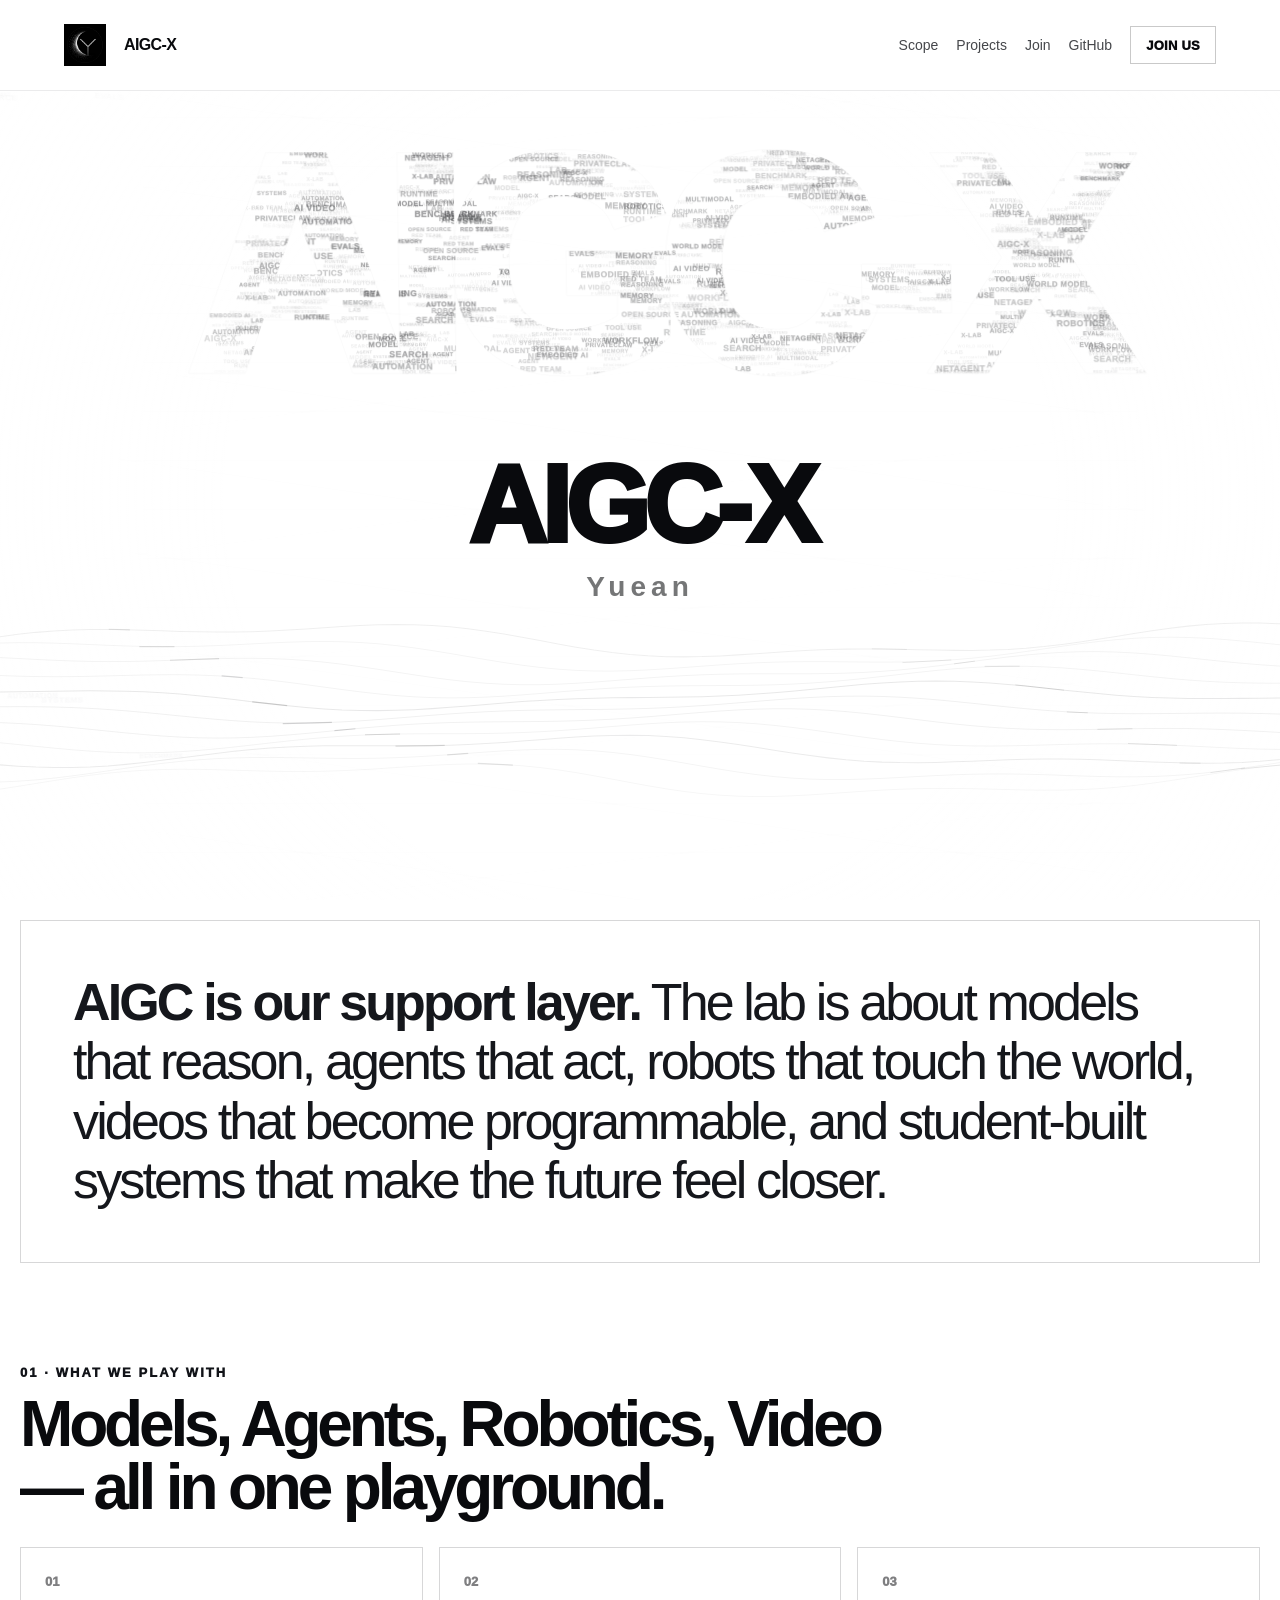
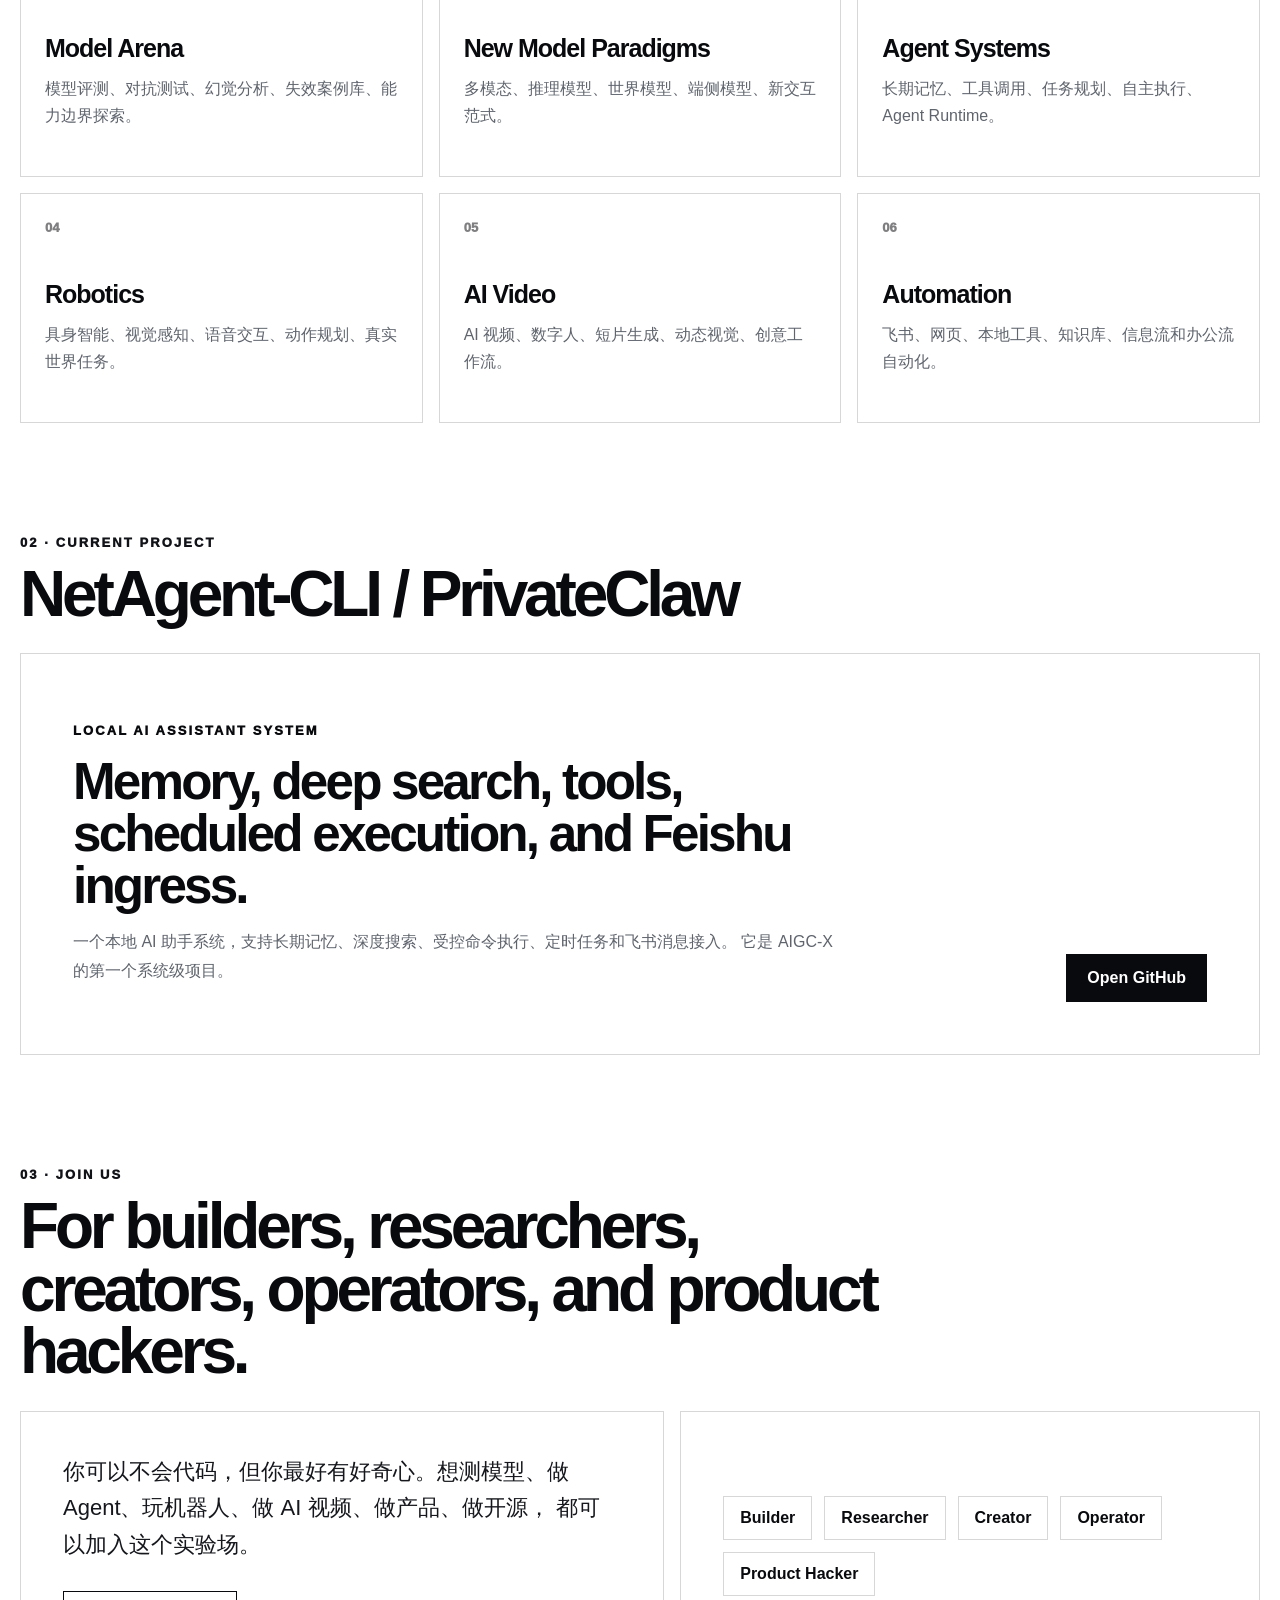
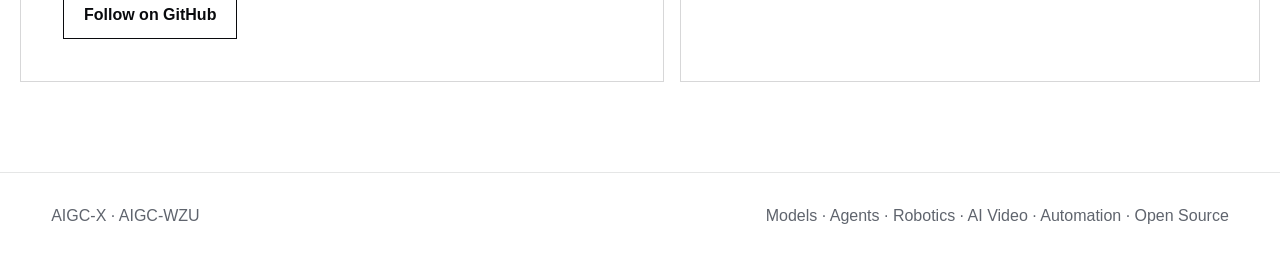
==== commit 9d0565ed: "Update site branding to AIGC-X 我是王越  Signed-off-by: wangyue789 <wangyue789@noreply.gitcode.com>" ====
--- a/index.html
+++ b/index.html
@@ -3,20 +3,20 @@
 <head>
   <meta charset="UTF-8" />
   <meta name="viewport" content="width=device-width, initial-scale=1.0" />
-  <title>Yueon Labs · AIGC-WZU</title>
-  <meta name="description" content="Yueon Labs / AIGC-WZU is a New Intelligence Lab from Wenzhou University AIGC Club." />
+  <title>AIGC-X · AIGC-WZU</title>
+  <meta name="description" content="AIGC-X / AIGC-WZU is a New Intelligence Lab from Wenzhou University AIGC Club." />
   <meta name="theme-color" content="#ffffff" />
   <link rel="icon" type="image/png" href="./assets/favicon.png" />
-  <link rel="stylesheet" href="./styles.css?v=20260528-refresh" />
+  <link rel="stylesheet" href="./styles.css?v=20260608-aigcx5" />
 </head>
 <body>
   <div class="cursor-glow" id="cursorGlow"></div>
   <div class="noise"></div>
 
   <header class="nav">
-    <a class="brand" href="#top" aria-label="Yueon Labs home">
-      <img class="brand-logo" src="./assets/yueon-mark-256.webp" alt="Yueon Labs" width="42" height="42" decoding="async" />
-      <span>Yueon Labs</span>
+    <a class="brand" href="#top" aria-label="AIGC-X home">
+      <img class="brand-logo" src="./assets/yueon-mark-256.webp" alt="AIGC-X" width="42" height="42" decoding="async" />
+      <span>AIGC-X</span>
     </a>
     <div class="nav-actions">
       <nav class="nav-links" aria-label="Main navigation">
@@ -38,7 +38,8 @@
         <div id="ambientWords"></div>
       </div>
       <div class="hero-center">
-        <h1>Yueon Labs</h1>
+        <h1>AIGC-X</h1>
+        <p class="hero-subtitle">Yuean</p>
       </div>
     </section>
 
@@ -100,7 +101,7 @@
           <h3>Memory, deep search, tools, scheduled execution, and Feishu ingress.</h3>
           <p>
             一个本地 AI 助手系统，支持长期记忆、深度搜索、受控命令执行、定时任务和飞书消息接入。
-            它是 Yueon Labs 的第一个系统级项目。
+            它是 AIGC-X 的第一个系统级项目。
           </p>
         </div>
         <a class="btn btn-primary" href="https://github.com/Yueon-Labs/NetAgent-CLI" target="_blank" rel="noreferrer">Open GitHub</a>
@@ -132,10 +133,10 @@
   </main>
 
   <footer class="footer">
-    <span>Yueon Labs · AIGC-WZU</span>
+    <span>AIGC-X · AIGC-WZU</span>
     <span>Models · Agents · Robotics · AI Video · Automation · Open Source</span>
   </footer>
 
-  <script src="./script.js?v=20260528-refresh" defer></script>
+  <script src="./script.js?v=20260608-aigcx5" defer></script>
 </body>
 </html>
--- a/styles.css
+++ b/styles.css
@@ -284,6 +284,15 @@
   font-weight: 950;
   color: var(--ink);
   text-transform: uppercase;
+}
+.hero-center h1 { text-transform: none; }
+.hero-subtitle {
+  margin: 18px 0 0;
+  color: rgba(9,10,13,.56);
+  font-size: clamp(16px, 2.2vw, 28px);
+  font-weight: 850;
+  letter-spacing: .18em;
+  text-transform: none;
 }
 
 .btn {
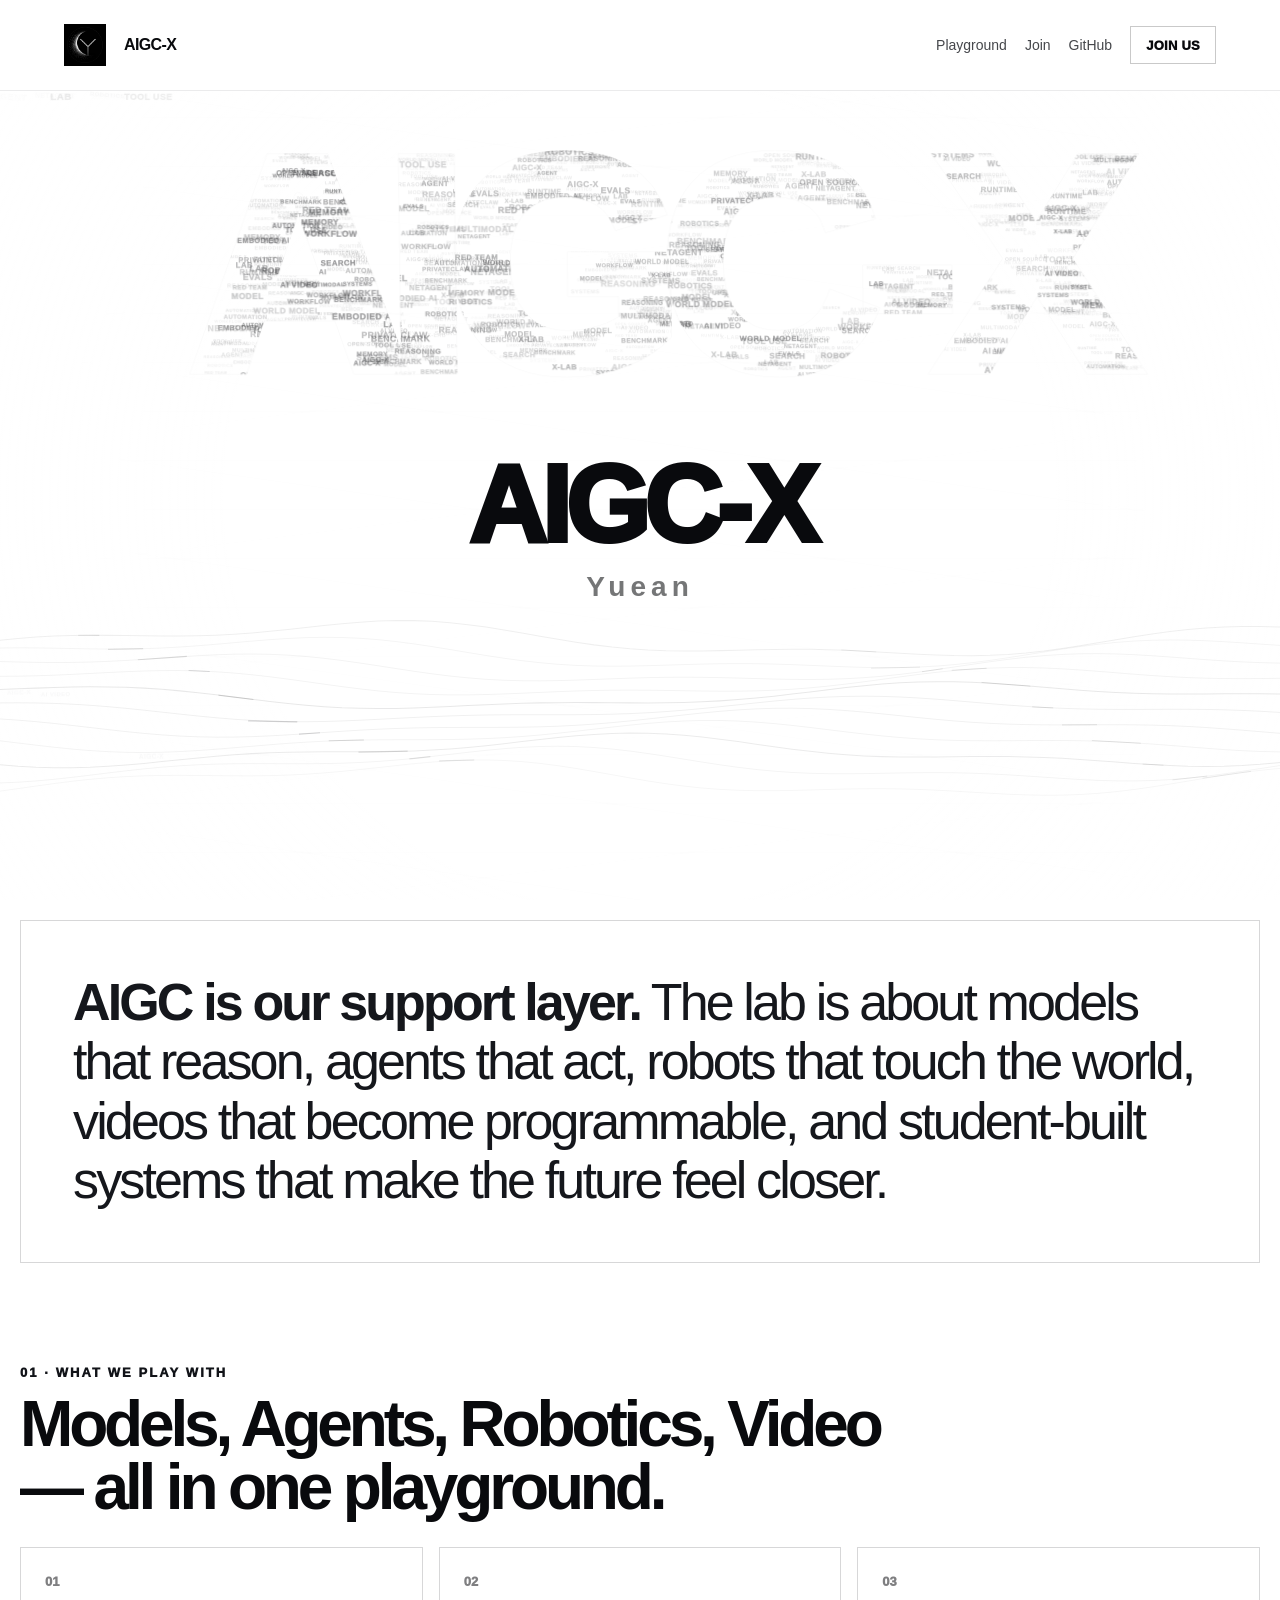
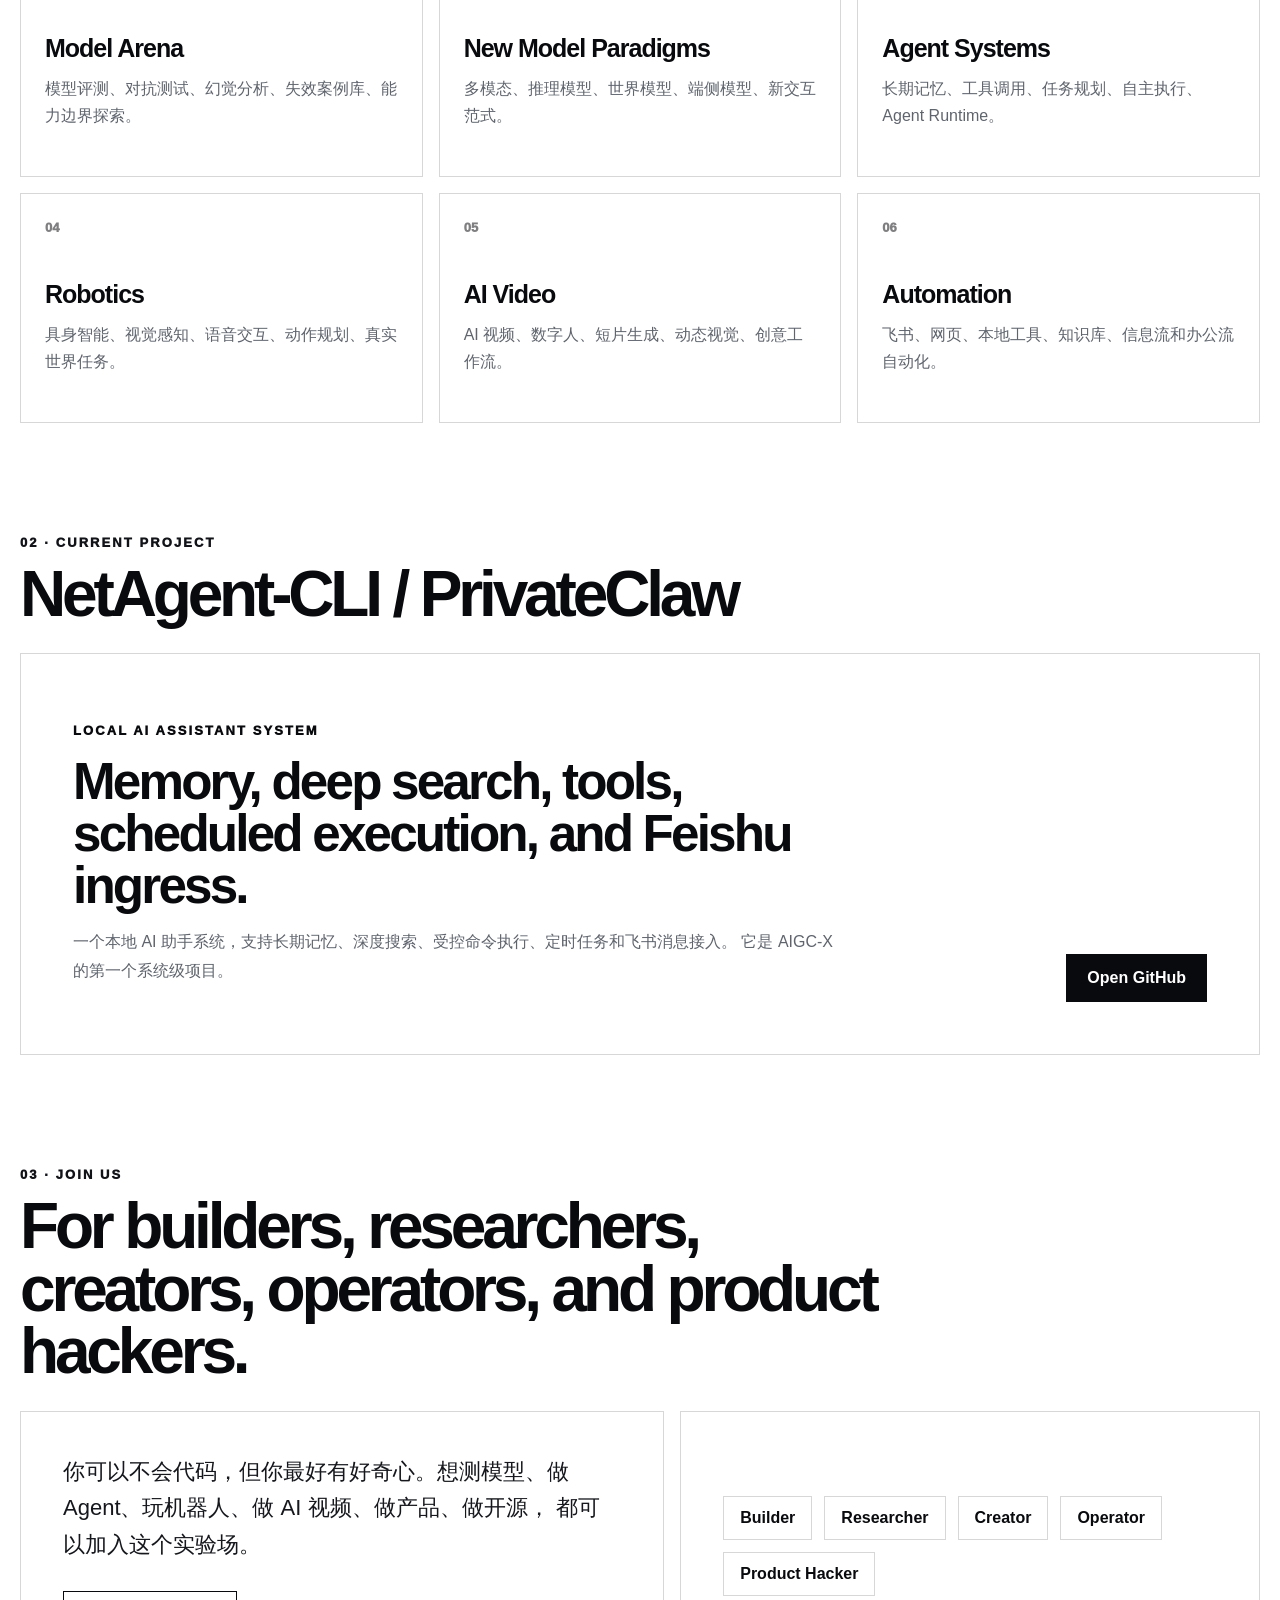
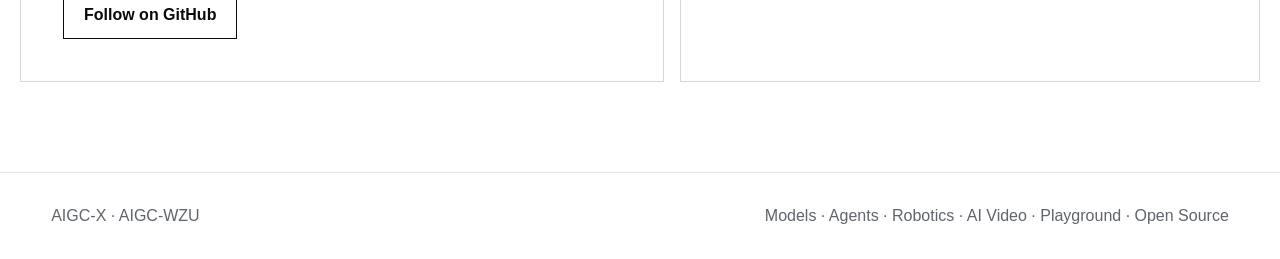
==== commit ba8da53d: "Add Playground activity hub 我是王越  Signed-off-by: wangyue789 <wangyue789@noreply.gitcode.com>" ====
--- a/index.html
+++ b/index.html
@@ -7,21 +7,20 @@
   <meta name="description" content="AIGC-X / AIGC-WZU is a New Intelligence Lab from Wenzhou University AIGC Club." />
   <meta name="theme-color" content="#ffffff" />
   <link rel="icon" type="image/png" href="./assets/favicon.png" />
-  <link rel="stylesheet" href="./styles.css?v=20260608-aigcx5" />
+  <link rel="stylesheet" href="./styles.css?v=20260609-playground" />
 </head>
 <body>
   <div class="cursor-glow" id="cursorGlow"></div>
   <div class="noise"></div>
 
   <header class="nav">
-    <a class="brand" href="#top" aria-label="AIGC-X home">
+    <a class="brand" href="./index.html" aria-label="AIGC-X home">
       <img class="brand-logo" src="./assets/yueon-mark-256.webp" alt="AIGC-X" width="42" height="42" decoding="async" />
       <span>AIGC-X</span>
     </a>
     <div class="nav-actions">
       <nav class="nav-links" aria-label="Main navigation">
-        <a href="#scope">Scope</a>
-        <a href="#projects">Projects</a>
+        <a href="./playground/">Playground</a>
         <a href="#join">Join</a>
         <a href="https://github.com/Yueon-Labs" target="_blank" rel="noreferrer">GitHub</a>
       </nav>
@@ -134,9 +133,9 @@
 
   <footer class="footer">
     <span>AIGC-X · AIGC-WZU</span>
-    <span>Models · Agents · Robotics · AI Video · Automation · Open Source</span>
+    <span>Models · Agents · Robotics · AI Video · Playground · Open Source</span>
   </footer>
 
-  <script src="./script.js?v=20260608-aigcx5" defer></script>
+  <script src="./script.js?v=20260609-playground" defer></script>
 </body>
 </html>
--- a/styles.css
+++ b/styles.css
@@ -634,3 +634,330 @@
     will-change: auto;
   }
 }
+
+/* Playground */
+.playground-page {
+  min-height: 100vh;
+  background:
+    radial-gradient(circle at 74% 12%, rgba(9,10,13,.07), transparent 32%),
+    linear-gradient(180deg, #fff 0%, #f7f7f4 100%);
+}
+.playground-main {
+  padding: 132px 0 72px;
+}
+.playground-hero {
+  min-height: 56vh;
+  display: flex;
+  flex-direction: column;
+  justify-content: center;
+  padding: clamp(44px, 7vw, 90px) 0;
+}
+.playground-kicker,
+.preview-label,
+.submission-author,
+.submit-grid article span {
+  color: rgba(9,10,13,.58);
+  font-size: 12px;
+  font-weight: 950;
+  letter-spacing: .18em;
+  text-transform: uppercase;
+}
+.playground-hero h1 {
+  width: min(980px, 100%);
+  margin: 0;
+  font-size: clamp(58px, 10vw, 148px);
+  line-height: .84;
+  letter-spacing: -.075em;
+  text-transform: none;
+}
+.playground-lede {
+  width: min(760px, 100%);
+  margin: 28px 0 0;
+  color: rgba(9,10,13,.68);
+  font-size: clamp(18px, 2vw, 24px);
+  line-height: 1.65;
+}
+.playground-actions {
+  display: flex;
+  flex-wrap: wrap;
+  gap: 12px;
+  margin-top: 34px;
+}
+.playground-panel,
+.playground-submit {
+  padding: 72px 0;
+}
+.playground-layout {
+  display: grid;
+  grid-template-columns: minmax(280px, 400px) minmax(0, 1fr);
+  gap: 22px;
+  align-items: start;
+}
+.submission-list {
+  display: grid;
+  gap: 14px;
+}
+.submission-card {
+  display: grid;
+  gap: 18px;
+  padding: 22px;
+  border: 1px solid rgba(9,10,13,.14);
+  background: rgba(255,255,255,.72);
+  transition: border-color .2s ease, box-shadow .2s ease, transform .2s ease;
+}
+.submission-card.is-active,
+.submission-card:hover {
+  border-color: rgba(9,10,13,.42);
+  box-shadow: 0 18px 50px rgba(9,10,13,.08);
+  transform: translateY(-2px);
+}
+.submission-card h3 {
+  margin: 8px 0 10px;
+  font-size: 26px;
+  letter-spacing: -.05em;
+}
+.submission-card p {
+  margin: 0;
+  color: rgba(9,10,13,.64);
+  line-height: 1.6;
+}
+.submission-tags {
+  display: flex;
+  flex-wrap: wrap;
+  gap: 8px;
+}
+.submission-tags span {
+  padding: 6px 9px;
+  border: 1px solid rgba(9,10,13,.14);
+  background: rgba(9,10,13,.035);
+  color: rgba(9,10,13,.7);
+  font-size: 11px;
+  font-weight: 850;
+  letter-spacing: .08em;
+  text-transform: uppercase;
+}
+.preview-stage {
+  position: sticky;
+  top: 104px;
+  overflow: hidden;
+  border: 1px solid rgba(9,10,13,.18);
+  background: #fff;
+  box-shadow: 0 30px 90px rgba(9,10,13,.1);
+}
+.preview-toolbar {
+  min-height: 70px;
+  display: flex;
+  align-items: center;
+  justify-content: space-between;
+  gap: 18px;
+  padding: 16px 18px;
+  border-bottom: 1px solid rgba(9,10,13,.12);
+  background: rgba(255,255,255,.9);
+}
+.preview-toolbar strong {
+  display: block;
+  margin-top: 4px;
+  font-size: 16px;
+}
+.preview-open {
+  color: rgba(9,10,13,.72);
+  font-size: 12px;
+  font-weight: 950;
+  letter-spacing: .12em;
+  text-transform: uppercase;
+}
+.preview-open[aria-disabled="true"] {
+  pointer-events: none;
+  opacity: .4;
+}
+#submissionFrame {
+  display: block;
+  width: 100%;
+  height: min(68vh, 720px);
+  min-height: 520px;
+  border: 0;
+  background: #fff;
+}
+.submit-grid {
+  display: grid;
+  grid-template-columns: repeat(3, minmax(0, 1fr));
+  gap: 16px;
+}
+.submit-grid article {
+  padding: 24px;
+  border: 1px solid rgba(9,10,13,.14);
+  background: rgba(255,255,255,.66);
+}
+.submit-grid h3 {
+  margin: 14px 0 10px;
+  font-size: 24px;
+  letter-spacing: -.05em;
+}
+.submit-grid p {
+  margin: 0;
+  color: rgba(9,10,13,.64);
+  line-height: 1.7;
+}
+.submit-grid code {
+  padding: 2px 5px;
+  background: rgba(9,10,13,.07);
+  font-size: .92em;
+}
+.submission-error {
+  padding: 22px;
+  border: 1px solid rgba(160,20,20,.22);
+  color: #8b1111;
+  background: rgba(160,20,20,.045);
+}
+@media (max-width: 980px) {
+  .playground-layout,
+  .submit-grid {
+    grid-template-columns: 1fr;
+  }
+  .preview-stage {
+    position: relative;
+    top: auto;
+  }
+}
+@media (max-width: 640px) {
+  .playground-main { padding-top: 104px; }
+  .playground-hero { min-height: auto; }
+  #submissionFrame { min-height: 440px; height: 62vh; }
+  .preview-toolbar { align-items: flex-start; flex-direction: column; }
+}
+.playground-guide {
+  padding: 72px 0;
+}
+.guide-layout {
+  display: grid;
+  grid-template-columns: minmax(280px, 430px) minmax(0, 1fr);
+  gap: 22px;
+  align-items: start;
+}
+.guide-intro,
+.guide-cards article {
+  border: 1px solid rgba(9,10,13,.14);
+  background: rgba(255,255,255,.68);
+}
+.guide-intro {
+  position: sticky;
+  top: 104px;
+  padding: clamp(26px, 4vw, 42px);
+}
+.guide-intro h3 {
+  margin: 0;
+  font-size: clamp(34px, 5vw, 58px);
+  line-height: .94;
+  letter-spacing: -.07em;
+}
+.guide-intro p {
+  margin: 22px 0 26px;
+  color: rgba(9,10,13,.66);
+  font-size: 17px;
+  line-height: 1.75;
+}
+.guide-cards {
+  display: grid;
+  grid-template-columns: repeat(2, minmax(0, 1fr));
+  gap: 14px;
+}
+.guide-cards article {
+  min-height: 210px;
+  padding: 22px;
+}
+.guide-cards span {
+  color: rgba(9,10,13,.58);
+  font-size: 12px;
+  font-weight: 950;
+  letter-spacing: .18em;
+  text-transform: uppercase;
+}
+.guide-cards h3 {
+  margin: 36px 0 12px;
+  font-size: 26px;
+  letter-spacing: -.05em;
+}
+.guide-cards p {
+  margin: 0;
+  color: rgba(9,10,13,.64);
+  line-height: 1.65;
+}
+.guide-cards code {
+  padding: 2px 5px;
+  background: rgba(9,10,13,.07);
+  font-size: .92em;
+}
+@media (max-width: 980px) {
+  .guide-layout,
+  .guide-cards {
+    grid-template-columns: 1fr;
+  }
+  .guide-intro {
+    position: relative;
+    top: auto;
+  }
+}
+.activity-hub {
+  padding: 72px 0;
+}
+.activity-grid {
+  display: grid;
+  grid-template-columns: repeat(3, minmax(0, 1fr));
+  gap: 16px;
+}
+.activity-card {
+  min-height: 270px;
+  display: flex;
+  flex-direction: column;
+  justify-content: space-between;
+  padding: 24px;
+  border: 1px solid rgba(9,10,13,.14);
+  background: rgba(255,255,255,.62);
+  transition: transform .2s ease, border-color .2s ease, box-shadow .2s ease;
+}
+.activity-card.is-live,
+.activity-card:hover {
+  border-color: rgba(9,10,13,.42);
+  box-shadow: 0 24px 70px rgba(9,10,13,.09);
+  transform: translateY(-2px);
+}
+.activity-card span {
+  color: rgba(9,10,13,.58);
+  font-size: 12px;
+  font-weight: 950;
+  letter-spacing: .18em;
+  text-transform: uppercase;
+}
+.activity-card h3 {
+  margin: auto 0 14px;
+  font-size: clamp(28px, 3vw, 42px);
+  line-height: .95;
+  letter-spacing: -.06em;
+}
+.activity-card p {
+  margin: 0;
+  color: rgba(9,10,13,.64);
+  line-height: 1.65;
+}
+.activity-card a {
+  width: fit-content;
+  margin-top: 22px;
+  border-bottom: 1px solid currentColor;
+  font-size: 12px;
+  font-weight: 950;
+  letter-spacing: .12em;
+  text-transform: uppercase;
+}
+@media (max-width: 980px) {
+  .activity-grid {
+    grid-template-columns: repeat(2, minmax(0, 1fr));
+  }
+}
+@media (max-width: 640px) {
+  .activity-grid {
+    grid-template-columns: 1fr;
+  }
+  .activity-card {
+    min-height: 220px;
+  }
+}
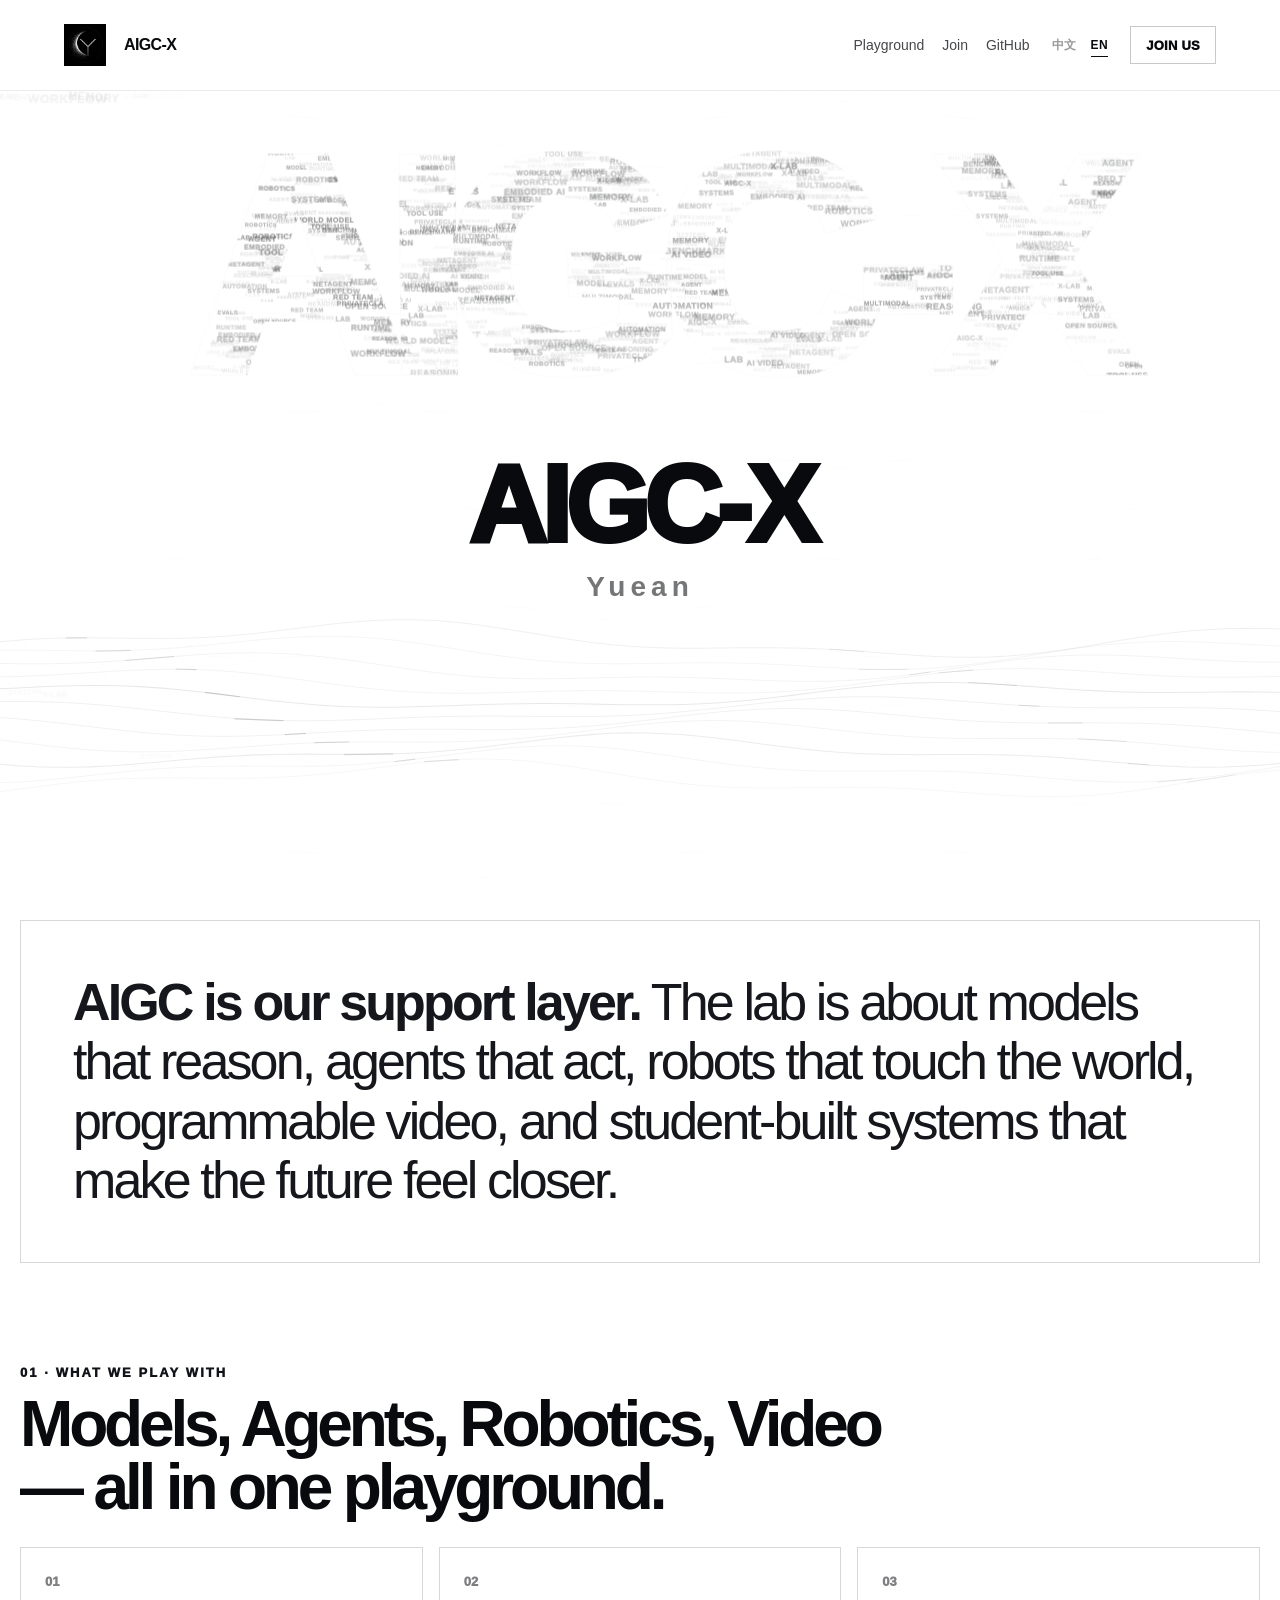
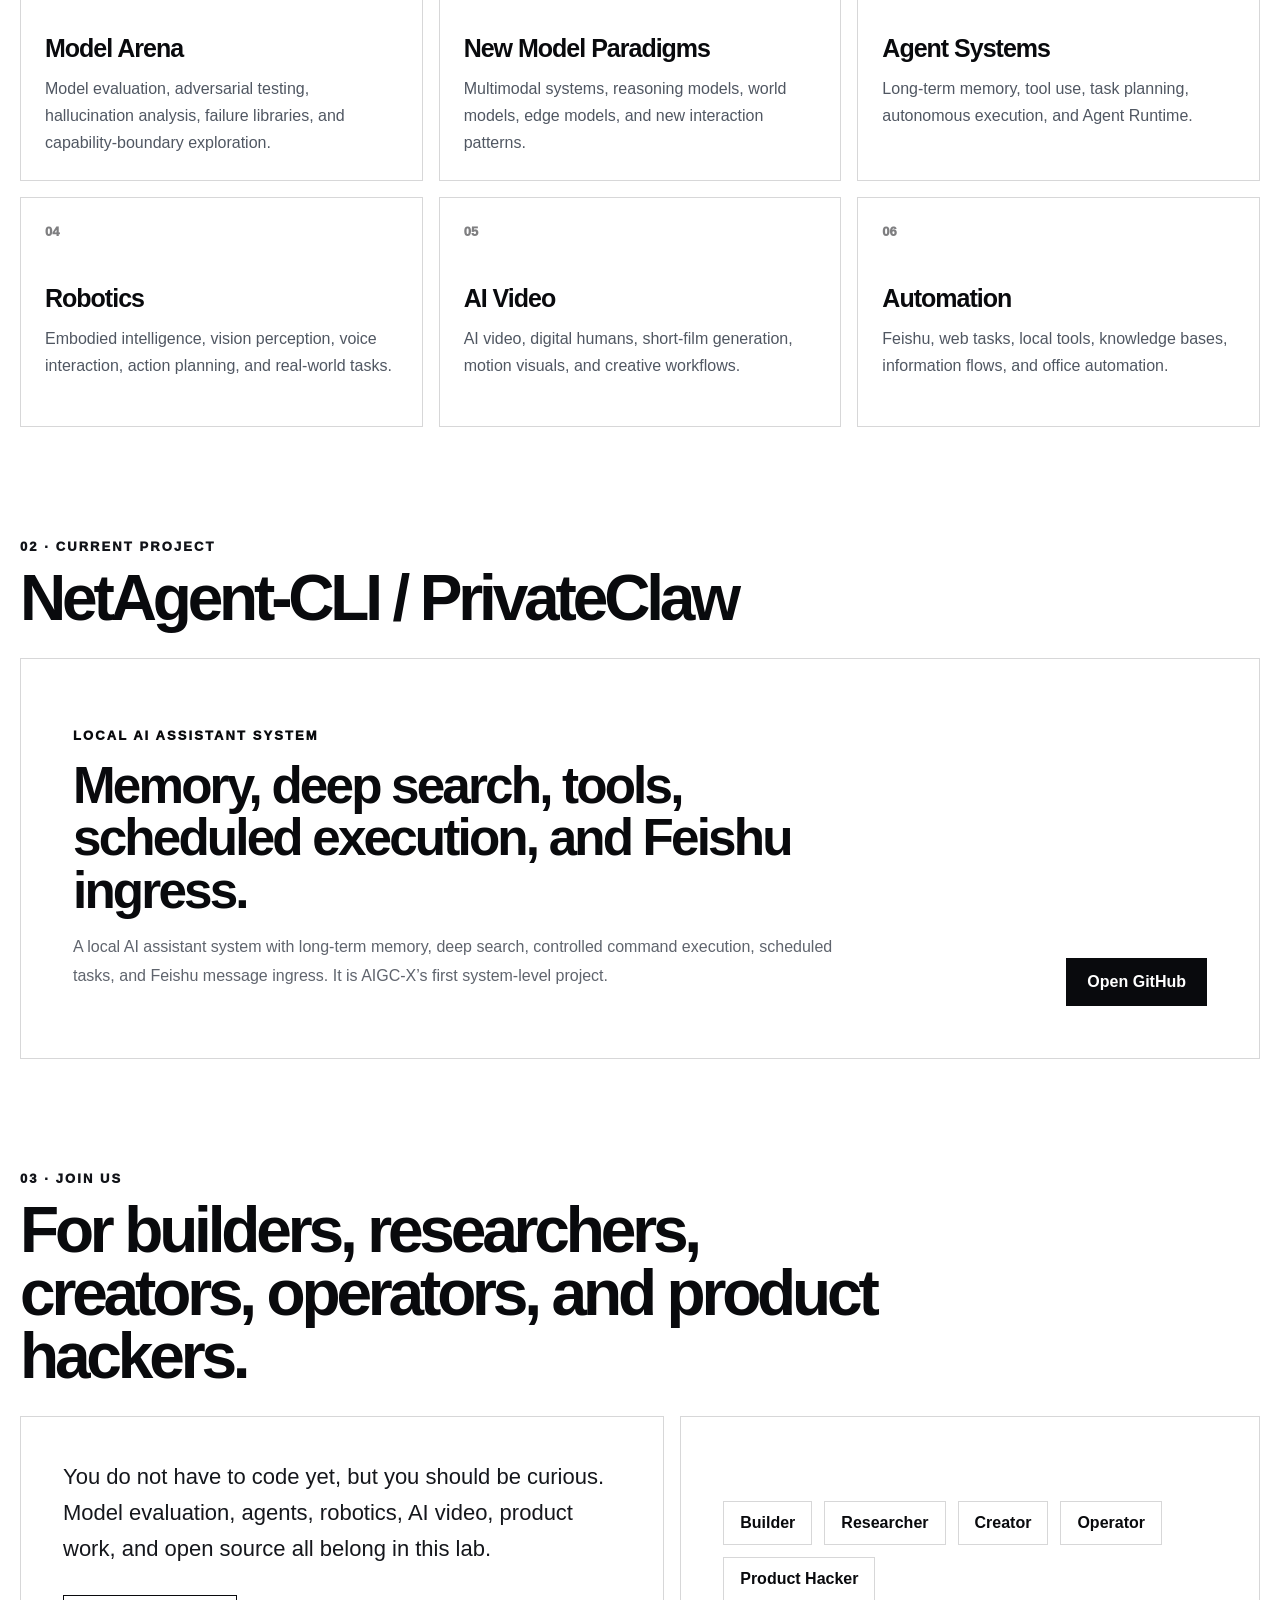
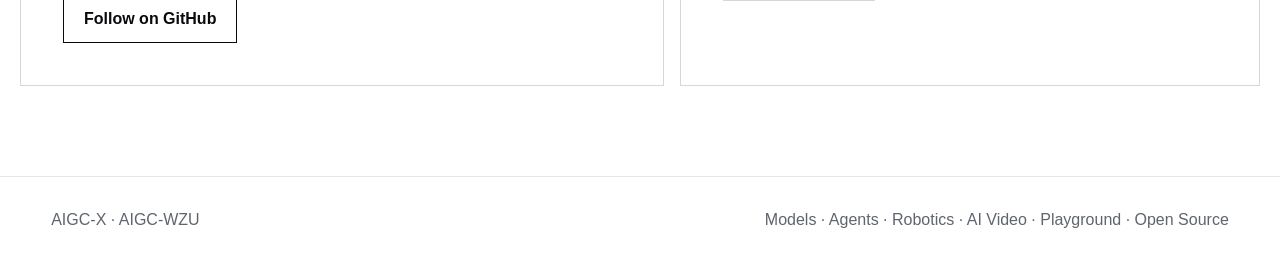
==== commit 857b8593: "Add regional language switch 我是王越  Signed-off-by: dsadsasdaddas <wangyue20060908@gmail.com>" ====
--- a/index.html
+++ b/index.html
@@ -7,7 +7,7 @@
   <meta name="description" content="AIGC-X / AIGC-WZU is a New Intelligence Lab from Wenzhou University AIGC Club." />
   <meta name="theme-color" content="#ffffff" />
   <link rel="icon" type="image/png" href="./assets/favicon.png" />
-  <link rel="stylesheet" href="./styles.css?v=20260609-playground" />
+  <link rel="stylesheet" href="./styles.css?v=20260611-region" />
 </head>
 <body>
   <div class="cursor-glow" id="cursorGlow"></div>
@@ -20,11 +20,15 @@
     </a>
     <div class="nav-actions">
       <nav class="nav-links" aria-label="Main navigation">
-        <a href="./playground/">Playground</a>
-        <a href="#join">Join</a>
-        <a href="https://github.com/Yueon-Labs" target="_blank" rel="noreferrer">GitHub</a>
+        <a href="./playground/" data-i18n="nav.playground">Playground</a>
+        <a href="#join" data-i18n="nav.join">Join</a>
+        <a href="https://github.com/Yueon-Labs" target="_blank" rel="noreferrer" data-i18n="nav.github">GitHub</a>
       </nav>
-      <a class="nav-join" href="./join.html">Join us</a>
+      <div class="lang-switch" aria-label="Language switch">
+        <button type="button" data-lang-switch="zh" aria-pressed="false">中文</button>
+        <button type="button" data-lang-switch="en" aria-pressed="false">EN</button>
+      </div>
+      <a class="nav-join" href="./join.html" data-i18n="nav.joinUs">Join us</a>
     </div>
   </header>
 
@@ -44,88 +48,86 @@
 
     <section class="section-shell manifesto">
       <p>
-        <strong>AIGC is our support layer.</strong>
-        The lab is about models that reason, agents that act, robots that touch the world,
-        videos that become programmable, and student-built systems that make the future feel closer.
+        <strong data-i18n="home.manifesto.strong">AIGC is our support layer.</strong>
+        <span data-i18n="home.manifesto.rest">The lab is about models that reason, agents that act, robots that touch the world,
+        videos that become programmable, and student-built systems that make the future feel closer.</span>
       </p>
     </section>
 
     <section class="section-shell" id="scope">
       <div class="section-heading">
-        <span>01 · What we play with</span>
-        <h2>Models, Agents, Robotics, Video — all in one playground.</h2>
+        <span data-i18n="home.scope.eyebrow">01 · What we play with</span>
+        <h2 data-i18n="home.scope.title">Models, Agents, Robotics, Video — all in one playground.</h2>
       </div>
       <div class="grid cards-grid">
         <article class="scope-card">
           <span>01</span>
-          <h3>Model Arena</h3>
-          <p>模型评测、对抗测试、幻觉分析、失效案例库、能力边界探索。</p>
+          <h3 data-i18n="home.scope.model.title">Model Arena</h3>
+          <p data-i18n="home.scope.model.body">模型评测、对抗测试、幻觉分析、失效案例库、能力边界探索。</p>
         </article>
         <article class="scope-card">
           <span>02</span>
-          <h3>New Model Paradigms</h3>
-          <p>多模态、推理模型、世界模型、端侧模型、新交互范式。</p>
+          <h3 data-i18n="home.scope.paradigm.title">New Model Paradigms</h3>
+          <p data-i18n="home.scope.paradigm.body">多模态、推理模型、世界模型、端侧模型、新交互范式。</p>
         </article>
         <article class="scope-card">
           <span>03</span>
-          <h3>Agent Systems</h3>
-          <p>长期记忆、工具调用、任务规划、自主执行、Agent Runtime。</p>
+          <h3 data-i18n="home.scope.agent.title">Agent Systems</h3>
+          <p data-i18n="home.scope.agent.body">长期记忆、工具调用、任务规划、自主执行、Agent Runtime。</p>
         </article>
         <article class="scope-card">
           <span>04</span>
-          <h3>Robotics</h3>
-          <p>具身智能、视觉感知、语音交互、动作规划、真实世界任务。</p>
+          <h3 data-i18n="home.scope.robotics.title">Robotics</h3>
+          <p data-i18n="home.scope.robotics.body">具身智能、视觉感知、语音交互、动作规划、真实世界任务。</p>
         </article>
         <article class="scope-card">
           <span>05</span>
-          <h3>AI Video</h3>
-          <p>AI 视频、数字人、短片生成、动态视觉、创意工作流。</p>
+          <h3 data-i18n="home.scope.video.title">AI Video</h3>
+          <p data-i18n="home.scope.video.body">AI 视频、数字人、短片生成、动态视觉、创意工作流。</p>
         </article>
         <article class="scope-card">
           <span>06</span>
-          <h3>Automation</h3>
-          <p>飞书、网页、本地工具、知识库、信息流和办公流自动化。</p>
+          <h3 data-i18n="home.scope.automation.title">Automation</h3>
+          <p data-i18n="home.scope.automation.body">飞书、网页、本地工具、知识库、信息流和办公流自动化。</p>
         </article>
       </div>
     </section>
 
     <section class="section-shell project-section" id="projects">
       <div class="section-heading">
-        <span>02 · Current project</span>
+        <span data-i18n="home.project.eyebrow">02 · Current project</span>
         <h2>NetAgent-CLI / PrivateClaw</h2>
       </div>
       <div class="project-card">
         <div>
-          <p class="project-label">Local AI Assistant System</p>
-          <h3>Memory, deep search, tools, scheduled execution, and Feishu ingress.</h3>
-          <p>
-            一个本地 AI 助手系统，支持长期记忆、深度搜索、受控命令执行、定时任务和飞书消息接入。
-            它是 AIGC-X 的第一个系统级项目。
+          <p class="project-label" data-i18n="home.project.label">Local AI Assistant System</p>
+          <h3 data-i18n="home.project.title">Memory, deep search, tools, scheduled execution, and Feishu ingress.</h3>
+          <p data-i18n="home.project.body">
+            一个本地 AI 助手系统，支持长期记忆、深度搜索、受控命令执行、定时任务和飞书消息接入。它是 AIGC-X 的第一个系统级项目。
           </p>
         </div>
-        <a class="btn btn-primary" href="https://github.com/Yueon-Labs/NetAgent-CLI" target="_blank" rel="noreferrer">Open GitHub</a>
+        <a class="btn btn-primary" href="https://github.com/Yueon-Labs/NetAgent-CLI" target="_blank" rel="noreferrer" data-i18n="home.project.cta">Open GitHub</a>
       </div>
     </section>
 
     <section class="section-shell join-section" id="join">
       <div class="section-heading">
-        <span>03 · Join us</span>
-        <h2>For builders, researchers, creators, operators, and product hackers.</h2>
+        <span data-i18n="home.join.eyebrow">03 · Join us</span>
+        <h2 data-i18n="home.join.title">For builders, researchers, creators, operators, and product hackers.</h2>
       </div>
       <div class="join-grid">
         <div class="join-copy">
-          <p>
-            你可以不会代码，但你最好有好奇心。想测模型、做 Agent、玩机器人、做 AI 视频、做产品、做开源，
-            都可以加入这个实验场。
+          <p data-i18n="home.join.body">
+            你可以不会代码，但你最好有好奇心。想测模型、做 Agent、玩机器人、做 AI 视频、做产品、做开源，都可以加入这个实验场。
           </p>
-          <a class="btn btn-secondary" href="https://github.com/Yueon-Labs" target="_blank" rel="noreferrer">Follow on GitHub</a>
+          <a class="btn btn-secondary" href="https://github.com/Yueon-Labs" target="_blank" rel="noreferrer" data-i18n="home.join.cta">Follow on GitHub</a>
         </div>
         <div class="roles">
-          <span>Builder</span>
-          <span>Researcher</span>
-          <span>Creator</span>
-          <span>Operator</span>
-          <span>Product Hacker</span>
+          <span data-i18n="home.role.builder">Builder</span>
+          <span data-i18n="home.role.researcher">Researcher</span>
+          <span data-i18n="home.role.creator">Creator</span>
+          <span data-i18n="home.role.operator">Operator</span>
+          <span data-i18n="home.role.product">Product Hacker</span>
         </div>
       </div>
     </section>
@@ -133,9 +135,10 @@
 
   <footer class="footer">
     <span>AIGC-X · AIGC-WZU</span>
-    <span>Models · Agents · Robotics · AI Video · Playground · Open Source</span>
+    <span data-i18n="footer.home">Models · Agents · Robotics · AI Video · Playground · Open Source</span>
   </footer>
 
+  <script src="./i18n.js?v=20260611-region" defer></script>
   <script src="./script.js?v=20260609-playground" defer></script>
 </body>
 </html>
--- a/styles.css
+++ b/styles.css
@@ -342,6 +342,7 @@
 .scope-card span { color: rgba(9,10,13,.52); font-size: 13px; font-weight: 950; }
 .scope-card h3 { margin: 44px 0 12px; font-size: 25px; letter-spacing: -.04em; }
 .scope-card p { margin: 0; color: #5f646d; line-height: 1.7; }
+:lang(en) .scope-card p { font-weight: 500; color: #505762; }
 .project-section { padding-bottom: 110px; }
 .project-card {
   display: flex; align-items: flex-end; justify-content: space-between; gap: 28px;
@@ -635,329 +636,42 @@
   }
 }
 
-/* Playground */
-.playground-page {
-  min-height: 100vh;
-  background:
-    radial-gradient(circle at 74% 12%, rgba(9,10,13,.07), transparent 32%),
-    linear-gradient(180deg, #fff 0%, #f7f7f4 100%);
-}
-.playground-main {
-  padding: 132px 0 72px;
-}
-.playground-hero {
-  min-height: 56vh;
-  display: flex;
-  flex-direction: column;
-  justify-content: center;
-  padding: clamp(44px, 7vw, 90px) 0;
-}
-.playground-kicker,
-.preview-label,
-.submission-author,
-.submit-grid article span {
-  color: rgba(9,10,13,.58);
+.lang-switch {
+  display: inline-flex;
+  align-items: center;
+  gap: 10px;
+  min-height: 32px;
+  padding: 0 2px;
+}
+.lang-switch button {
+  position: relative;
+  appearance: none;
+  border: 0;
+  background: transparent;
+  color: rgba(9,10,13,.42);
+  min-height: 30px;
+  padding: 0 2px;
+  font: inherit;
   font-size: 12px;
-  font-weight: 950;
-  letter-spacing: .18em;
-  text-transform: uppercase;
-}
-.playground-hero h1 {
-  width: min(980px, 100%);
-  margin: 0;
-  font-size: clamp(58px, 10vw, 148px);
-  line-height: .84;
-  letter-spacing: -.075em;
-  text-transform: none;
-}
-.playground-lede {
-  width: min(760px, 100%);
-  margin: 28px 0 0;
-  color: rgba(9,10,13,.68);
-  font-size: clamp(18px, 2vw, 24px);
-  line-height: 1.65;
-}
-.playground-actions {
-  display: flex;
-  flex-wrap: wrap;
-  gap: 12px;
-  margin-top: 34px;
-}
-.playground-panel,
-.playground-submit {
-  padding: 72px 0;
-}
-.playground-layout {
-  display: grid;
-  grid-template-columns: minmax(280px, 400px) minmax(0, 1fr);
-  gap: 22px;
-  align-items: start;
-}
-.submission-list {
-  display: grid;
-  gap: 14px;
-}
-.submission-card {
-  display: grid;
-  gap: 18px;
-  padding: 22px;
-  border: 1px solid rgba(9,10,13,.14);
-  background: rgba(255,255,255,.72);
-  transition: border-color .2s ease, box-shadow .2s ease, transform .2s ease;
-}
-.submission-card.is-active,
-.submission-card:hover {
-  border-color: rgba(9,10,13,.42);
-  box-shadow: 0 18px 50px rgba(9,10,13,.08);
-  transform: translateY(-2px);
-}
-.submission-card h3 {
-  margin: 8px 0 10px;
-  font-size: 26px;
-  letter-spacing: -.05em;
-}
-.submission-card p {
-  margin: 0;
-  color: rgba(9,10,13,.64);
-  line-height: 1.6;
-}
-.submission-tags {
-  display: flex;
-  flex-wrap: wrap;
-  gap: 8px;
-}
-.submission-tags span {
-  padding: 6px 9px;
-  border: 1px solid rgba(9,10,13,.14);
-  background: rgba(9,10,13,.035);
-  color: rgba(9,10,13,.7);
-  font-size: 11px;
-  font-weight: 850;
-  letter-spacing: .08em;
-  text-transform: uppercase;
-}
-.preview-stage {
-  position: sticky;
-  top: 104px;
-  overflow: hidden;
-  border: 1px solid rgba(9,10,13,.18);
-  background: #fff;
-  box-shadow: 0 30px 90px rgba(9,10,13,.1);
-}
-.preview-toolbar {
-  min-height: 70px;
-  display: flex;
-  align-items: center;
-  justify-content: space-between;
-  gap: 18px;
-  padding: 16px 18px;
-  border-bottom: 1px solid rgba(9,10,13,.12);
-  background: rgba(255,255,255,.9);
-}
-.preview-toolbar strong {
-  display: block;
-  margin-top: 4px;
-  font-size: 16px;
-}
-.preview-open {
-  color: rgba(9,10,13,.72);
-  font-size: 12px;
-  font-weight: 950;
-  letter-spacing: .12em;
-  text-transform: uppercase;
-}
-.preview-open[aria-disabled="true"] {
-  pointer-events: none;
-  opacity: .4;
-}
-#submissionFrame {
-  display: block;
-  width: 100%;
-  height: min(68vh, 720px);
-  min-height: 520px;
-  border: 0;
-  background: #fff;
-}
-.submit-grid {
-  display: grid;
-  grid-template-columns: repeat(3, minmax(0, 1fr));
-  gap: 16px;
-}
-.submit-grid article {
-  padding: 24px;
-  border: 1px solid rgba(9,10,13,.14);
-  background: rgba(255,255,255,.66);
-}
-.submit-grid h3 {
-  margin: 14px 0 10px;
-  font-size: 24px;
-  letter-spacing: -.05em;
-}
-.submit-grid p {
-  margin: 0;
-  color: rgba(9,10,13,.64);
-  line-height: 1.7;
-}
-.submit-grid code {
-  padding: 2px 5px;
-  background: rgba(9,10,13,.07);
-  font-size: .92em;
-}
-.submission-error {
-  padding: 22px;
-  border: 1px solid rgba(160,20,20,.22);
-  color: #8b1111;
-  background: rgba(160,20,20,.045);
-}
-@media (max-width: 980px) {
-  .playground-layout,
-  .submit-grid {
-    grid-template-columns: 1fr;
-  }
-  .preview-stage {
-    position: relative;
-    top: auto;
-  }
-}
-@media (max-width: 640px) {
-  .playground-main { padding-top: 104px; }
-  .playground-hero { min-height: auto; }
-  #submissionFrame { min-height: 440px; height: 62vh; }
-  .preview-toolbar { align-items: flex-start; flex-direction: column; }
-}
-.playground-guide {
-  padding: 72px 0;
-}
-.guide-layout {
-  display: grid;
-  grid-template-columns: minmax(280px, 430px) minmax(0, 1fr);
-  gap: 22px;
-  align-items: start;
-}
-.guide-intro,
-.guide-cards article {
-  border: 1px solid rgba(9,10,13,.14);
-  background: rgba(255,255,255,.68);
-}
-.guide-intro {
-  position: sticky;
-  top: 104px;
-  padding: clamp(26px, 4vw, 42px);
-}
-.guide-intro h3 {
-  margin: 0;
-  font-size: clamp(34px, 5vw, 58px);
-  line-height: .94;
-  letter-spacing: -.07em;
-}
-.guide-intro p {
-  margin: 22px 0 26px;
-  color: rgba(9,10,13,.66);
-  font-size: 17px;
-  line-height: 1.75;
-}
-.guide-cards {
-  display: grid;
-  grid-template-columns: repeat(2, minmax(0, 1fr));
-  gap: 14px;
-}
-.guide-cards article {
-  min-height: 210px;
-  padding: 22px;
-}
-.guide-cards span {
-  color: rgba(9,10,13,.58);
-  font-size: 12px;
-  font-weight: 950;
-  letter-spacing: .18em;
-  text-transform: uppercase;
-}
-.guide-cards h3 {
-  margin: 36px 0 12px;
-  font-size: 26px;
-  letter-spacing: -.05em;
-}
-.guide-cards p {
-  margin: 0;
-  color: rgba(9,10,13,.64);
-  line-height: 1.65;
-}
-.guide-cards code {
-  padding: 2px 5px;
-  background: rgba(9,10,13,.07);
-  font-size: .92em;
-}
-@media (max-width: 980px) {
-  .guide-layout,
-  .guide-cards {
-    grid-template-columns: 1fr;
-  }
-  .guide-intro {
-    position: relative;
-    top: auto;
-  }
-}
-.activity-hub {
-  padding: 72px 0;
-}
-.activity-grid {
-  display: grid;
-  grid-template-columns: repeat(3, minmax(0, 1fr));
-  gap: 16px;
-}
-.activity-card {
-  min-height: 270px;
-  display: flex;
-  flex-direction: column;
-  justify-content: space-between;
-  padding: 24px;
-  border: 1px solid rgba(9,10,13,.14);
-  background: rgba(255,255,255,.62);
-  transition: transform .2s ease, border-color .2s ease, box-shadow .2s ease;
-}
-.activity-card.is-live,
-.activity-card:hover {
-  border-color: rgba(9,10,13,.42);
-  box-shadow: 0 24px 70px rgba(9,10,13,.09);
-  transform: translateY(-2px);
-}
-.activity-card span {
-  color: rgba(9,10,13,.58);
-  font-size: 12px;
-  font-weight: 950;
-  letter-spacing: .18em;
-  text-transform: uppercase;
-}
-.activity-card h3 {
-  margin: auto 0 14px;
-  font-size: clamp(28px, 3vw, 42px);
-  line-height: .95;
-  letter-spacing: -.06em;
-}
-.activity-card p {
-  margin: 0;
-  color: rgba(9,10,13,.64);
-  line-height: 1.65;
-}
-.activity-card a {
-  width: fit-content;
-  margin-top: 22px;
-  border-bottom: 1px solid currentColor;
-  font-size: 12px;
-  font-weight: 950;
-  letter-spacing: .12em;
-  text-transform: uppercase;
-}
-@media (max-width: 980px) {
-  .activity-grid {
-    grid-template-columns: repeat(2, minmax(0, 1fr));
-  }
-}
-@media (max-width: 640px) {
-  .activity-grid {
-    grid-template-columns: 1fr;
-  }
-  .activity-card {
-    min-height: 220px;
-  }
-}
+  font-weight: 800;
+  letter-spacing: .04em;
+  line-height: 1;
+  cursor: pointer;
+  transition: color .2s ease, opacity .2s ease;
+}
+.lang-switch button:hover,
+.lang-switch button.is-active {
+  color: var(--ink);
+}
+.lang-switch button.is-active::after {
+  content: "";
+  position: absolute;
+  left: 2px;
+  right: 2px;
+  bottom: 3px;
+  height: 1px;
+  background: currentColor;
+}
+@media (max-width: 760px) {
+  .lang-switch { display: none; }
+}
